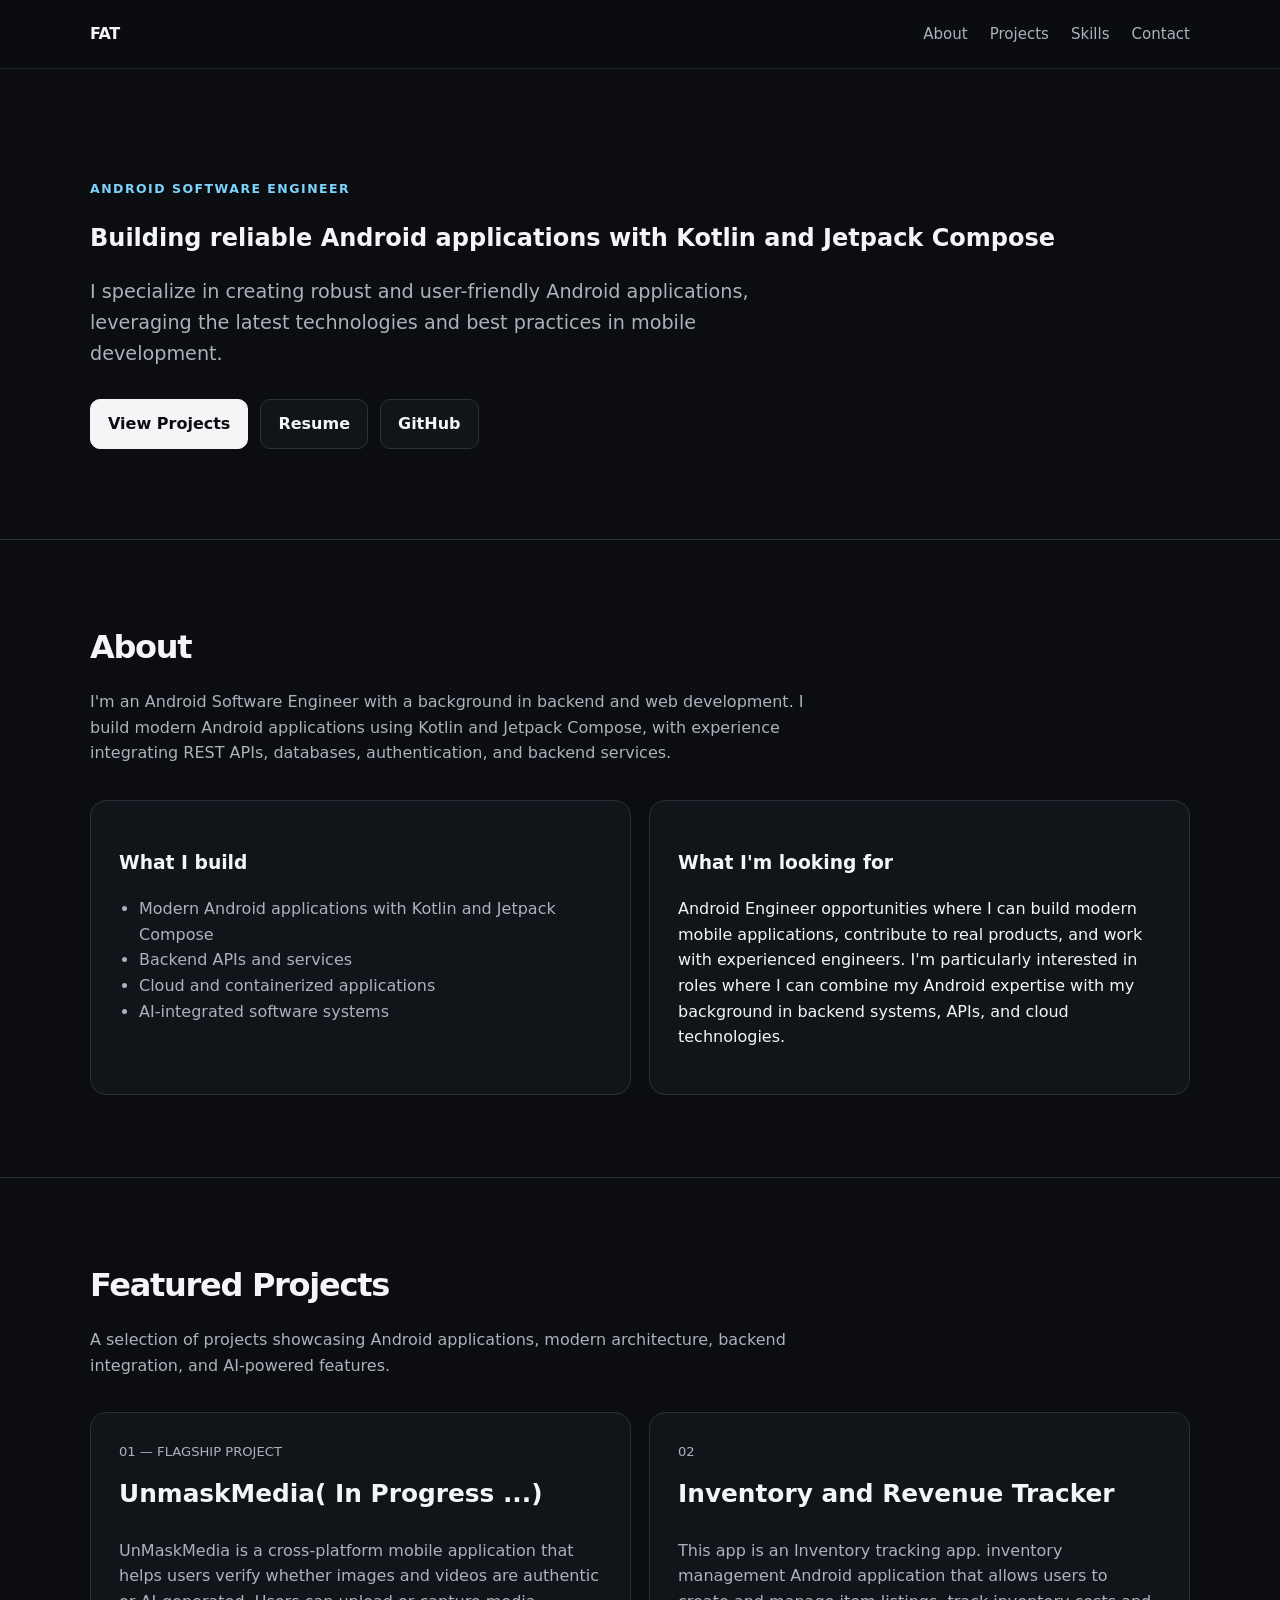
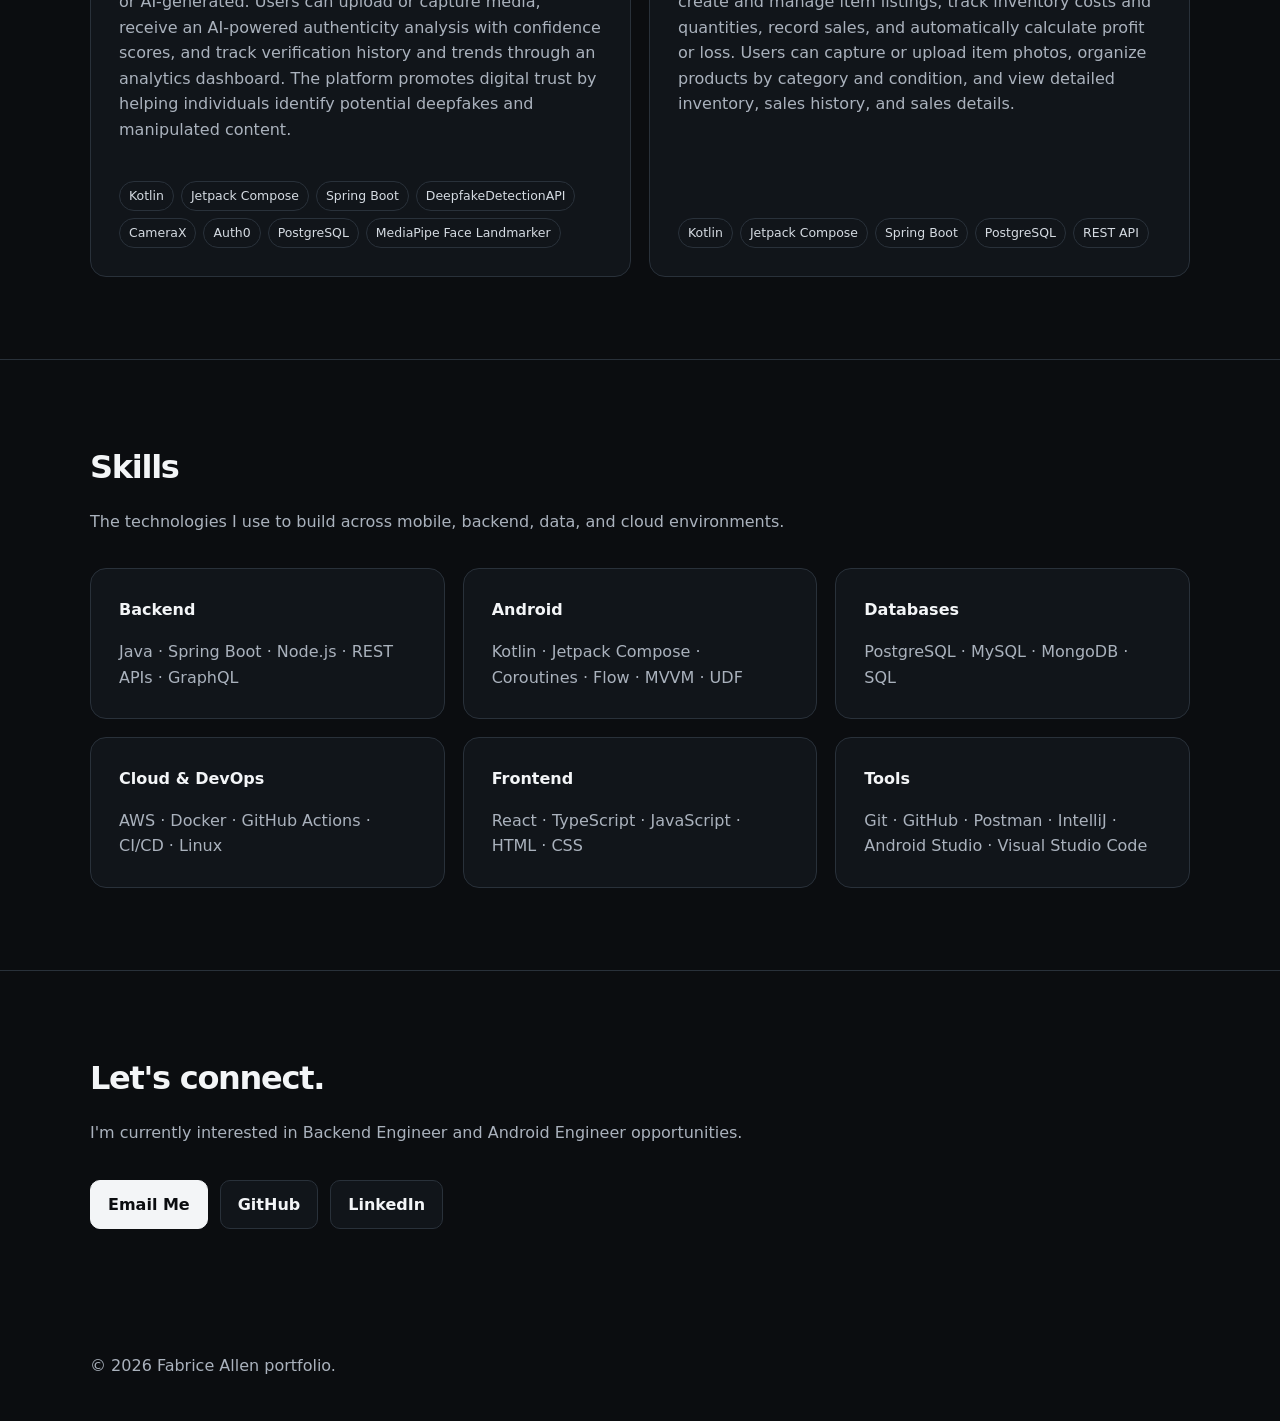
==== index.html @ fb96f9ae "changing content of thhe index.html" ====
<!DOCTYPE html>
<html lang="en">
<head>
  <meta charset="UTF-8" />
  <meta name="viewport" content="width=device-width, initial-scale=1.0" />
  <meta name="description" content="Fabrice Allen Tchouani — Backend & Android Software Engineer portfolio." />
  <title>Fabrice Allen | Backend & Android Engineer</title>
    <link rel="stylesheet" href="style.css">

</head>
<body>
  <nav>
    <div class="container nav-inner">
      <a class="logo" href="#top">FAT</a>
      <div class="nav-links">
        <a href="#about">About</a>
        <a href="#projects">Projects</a>
        <a href="#skills">Skills</a>
        <a href="#contact">Contact</a>
      </div>
    </div>
  </nav>

  <main id="top">
    <header class="hero">
      <div class="container">
        <div class="eyebrow">Android Software Engineer</div>
        <h2>Building reliable Android applications with Kotlin and Jetpack Compose</h2>
        <p>
          I specialize in creating robust and user-friendly Android applications, 
          leveraging the latest technologies and best practices in mobile development.
        </p>
        <div class="actions">
          <a class="button primary" href="#projects">View Projects</a>
          <a class="button" href="Back-End-Android.pdf" target="_blank">Resume</a>
          <a class="button" href="https://github.com/Faballen" target="_blank" rel="noreferrer">GitHub</a>
        </div>
      </div>
    </header>

    <section id="about">
      <div class="container">
        <h2 class="section-title">About</h2>
        <p class="section-intro">
          I'm an Android Software Engineer with a background in backend and web development. 
          I build modern Android applications using Kotlin and Jetpack Compose, 
          with experience integrating REST APIs, databases, authentication, and backend services.
        </p>
        <div class="grid split">
          <div class="card">
            <h3>What I build</h3>
            <ul>
              <li>Modern Android applications with Kotlin and Jetpack Compose</li>
              <li>Backend APIs and services</li>
              <li>Cloud and containerized applications</li>
              <li>AI-integrated software systems</li>
            </ul>
          </div>
          <div class="card">
            <h3>What I'm looking for</h3>
            <p>
              Android Engineer opportunities where I can build modern mobile applications, 
              contribute to real products, and work with experienced engineers.
              I'm particularly interested in roles where I can combine my Android expertise 
              with my background in backend systems, APIs, and cloud technologies.
            </p>
          </div>
        </div>
      </div>
    </section>

    <section id="projects">
      <div class="container">
        <h2 class="section-title">Featured Projects</h2>
        <p class="section-intro">
          A selection of projects showcasing Android applications, modern architecture, 
          backend integration, and AI-powered features.
        </p>

        <div class="grid projects">
          <article class="card project-card" onclick="window.location.href='unMaskMedia.html';" style="cursor: pointer;">
            <span class="project-number">01 — FLAGSHIP PROJECT</span>
            <h3>UnmaskMedia( In Progress ...)</h3>
            <p>
              UnMaskMedia is a cross-platform mobile application that helps users verify whether images and videos are authentic or AI-generated. 
              Users can upload or capture media, receive an AI-powered authenticity analysis with confidence scores, and 
              track verification history and trends through an analytics dashboard. 
              The platform promotes digital trust by helping individuals identify potential deepfakes and manipulated content.
            </p>
            <div class="tags">
              <span class="tag">Kotlin</span>
              <span class="tag">Jetpack Compose</span>
              <span class="tag">Spring Boot</span>
              <span class="tag">DeepfakeDetectionAPI</span>
              <span class="tag">CameraX</span>
              <span class="tag">Auth0</span>
              <span class="tag">PostgreSQL</span>
              <span class="tag">MediaPipe Face Landmarker</span>
            </div>
          </article>

          <article class="card project-card" onclick="window.location.href='inventory.html';" style="cursor: pointer;">
            <span class="project-number">02</span>
            <h3>Inventory and Revenue Tracker</h3>
            <p>
              This app is an Inventory tracking app. inventory management Android application that allows users to create and manage item listings, track inventory costs and quantities, record sales, and automatically calculate profit or loss. Users can capture or upload item photos, organize products by category and condition, and view detailed inventory, sales history, and sales details.
            </p>
            <div class="tags">
              <span class="tag">Kotlin</span>
              <span class="tag">Jetpack Compose</span>
              <span class="tag">Spring Boot</span>
              <span class="tag">PostgreSQL</span>
              <span class="tag">REST API</span>
            </div>
          </article>
        </div>
      </div>
    </section>

    <section id="skills">
      <div class="container">
        <h2 class="section-title">Skills</h2>
        <p class="section-intro">The technologies I use to build across mobile, backend, data, and cloud environments.</p>
        <div class="grid skills">
          <div class="card skill-group">
            <h3>Backend</h3>
            <p>Java · Spring Boot · Node.js · REST APIs · GraphQL</p>
          </div>
          <div class="card skill-group">
            <h3>Android</h3>
            <p>Kotlin · Jetpack Compose · Coroutines · Flow · MVVM · UDF</p>
          </div>
          <div class="card skill-group">
            <h3>Databases</h3>
            <p>PostgreSQL · MySQL · MongoDB · SQL</p>
          </div>
          <div class="card skill-group">
            <h3>Cloud & DevOps</h3>
            <p>AWS · Docker · GitHub Actions · CI/CD · Linux</p>
          </div>
          <div class="card skill-group">
            <h3>Frontend</h3>
            <p>React · TypeScript · JavaScript · HTML · CSS</p>
          </div>
          <div class="card skill-group">
            <h3>Tools</h3>
            <p>Git · GitHub · Postman · IntelliJ · Android Studio · Visual Studio Code</p>
          </div>
        </div>
      </div>
    </section>

    <section id="contact">
      <div class="container">
        <h2 class="section-title">Let's connect.</h2>
        <p class="section-intro">
          I'm currently interested in Backend Engineer and Android Engineer opportunities.
        </p>
        <div class="actions">
          <a class="button primary" href="mailto:your-email@example.com">Email Me</a>
          <a class="button" href="https://github.com/Faballen" target="_blank" rel="noreferrer">GitHub</a>
          <a class="button" href="#" onclick="alert('Replace with your LinkedIn URL.'); return false;">LinkedIn</a>
        </div>
      </div>
    </section>
  </main>

  <footer>
    <div class="container">© 2026 Fabrice Allen portfolio.</div>
  </footer>
</body>
</html>
---- style.css ----
:root {
      --bg: #0b0d10;
      --surface: #11151a;
      --surface-2: #171c22;
      --text: #f3f5f7;
      --muted: #aab2bd;
      --line: #29313a;
      --accent: #7dd3fc;
      --accent-2: #a7f3d0;
      --max: 1100px;
    }
    * { box-sizing: border-box; }
    html { scroll-behavior: smooth; }
    body {
      margin: 0;
      font-family: Inter, ui-sans-serif, system-ui, -apple-system, BlinkMacSystemFont, "Segoe UI", sans-serif;
      background: var(--bg);
      color: var(--text);
      line-height: 1.6;
    }
    a { color: inherit; text-decoration: none; }
    .container { width: min(var(--max), calc(100% - 40px)); margin: 0 auto; }
    nav {
      position: sticky;
      top: 0;
      z-index: 10;
      backdrop-filter: blur(14px);
      background: rgba(11, 13, 16, .82);
      border-bottom: 1px solid rgba(41,49,58,.7);
    }
    .nav-inner {
      min-height: 68px;
      display: flex;
      align-items: center;
      justify-content: space-between;
      gap: 24px;
    }
    .logo { font-weight: 800; letter-spacing: -.03em; }
    .nav-links { display: flex; gap: 22px; color: var(--muted); font-size: .94rem; }
    .nav-links a:hover { color: var(--text); }
    .hero { padding: 110px 0 90px; }
    .eyebrow {
      color: var(--accent);
      font-weight: 700;
      letter-spacing: .12em;
      text-transform: uppercase;
      font-size: .78rem;
    }
    h1 {
      max-width: 850px;
      font-size: clamp(3rem, 8vw, 6.8rem);
      line-height: .96;
      letter-spacing: -.065em;
      margin: 18px 0 28px;
    }
    .hero p {
      max-width: 720px;
      font-size: 1.2rem;
      color: var(--muted);
    }
    .actions { display: flex; flex-wrap: wrap; gap: 12px; margin-top: 30px; }
    .button {
      display: inline-flex;
      padding: 11px 17px;
      border: 1px solid var(--line);
      border-radius: 10px;
      background: var(--surface);
      font-weight: 700;
    }
    .button.primary { background: var(--text); color: var(--bg); border-color: var(--text); }
    .button:hover { transform: translateY(-1px); }
    section { padding: 82px 0; border-top: 1px solid var(--line); }
    .section-title { font-size: 2rem; letter-spacing: -.04em; margin: 0 0 12px; }
    .section-intro { color: var(--muted); max-width: 720px; margin-bottom: 34px; }
    .grid { display: grid; gap: 18px; }
    .projects { grid-template-columns: repeat(2, minmax(0, 1fr)); }
    .card {
      background: var(--surface);
      border: 1px solid var(--line);
      border-radius: 16px;
      padding: 28px;
    }
    .project-card { min-height: 280px; display: flex; flex-direction: column; }
    .project-number { color: var(--muted); font-size: .82rem; }
    .project-card h3 { font-size: 1.55rem; margin: 12px 0 8px; }
    .project-card p { color: var(--muted); }
    .tags { display: flex; flex-wrap: wrap; gap: 7px; margin-top: auto; padding-top: 22px; }
    .tag {
      border: 1px solid var(--line);
      color: #d5dbe2;
      border-radius: 999px;
      padding: 4px 9px;
      font-size: .78rem;
    }
    .split { grid-template-columns: 1fr 1fr; }
    .skills { grid-template-columns: repeat(3, 1fr); }
    .skill-group h3 { margin-top: 0; font-size: 1rem; }
    .skill-group p { color: var(--muted); margin-bottom: 0; }
    .architecture {
      background: #080a0d;
      border: 1px solid var(--line);
      border-radius: 16px;
      padding: 24px;
      overflow-x: auto;
    }
    .project-back {
      display: inline-flex;
      align-items: center;
      gap: 8px;
      color: var(--muted);
      font-weight: 700;
      margin-bottom: 18px;
      transition: color .2s ease, transform .2s ease;
    }
    .project-back span { font-size: 1.35rem; line-height: 1; }
    .project-back:hover,
    .project-back:focus-visible { color: var(--text); transform: translateX(-3px); }
    .project-back:focus-visible { outline: 2px solid var(--accent); outline-offset: 5px; border-radius: 4px; }
    pre { margin: 0; color: #dce5ee; font-family: "SFMono-Regular", Consolas, monospace; font-size: .9rem; line-height: 1.7; }
    .project-detail { margin-top: 40px; }
    .placeholder {
      min-height: 190px;
      border: 1px dashed #3a4652;
      border-radius: 14px;
      display: grid;
      place-items: center;
      color: var(--muted);
      text-align: center;
      padding: 20px;
    }
    ul { color: var(--muted); padding-left: 20px; }
    footer { padding: 42px 0; color: var(--muted); }
    @media (max-width: 800px) {
      .projects, .split, .skills { grid-template-columns: 1fr; }
      .nav-links { display: none; }
      .hero { padding-top: 80px; }
    }
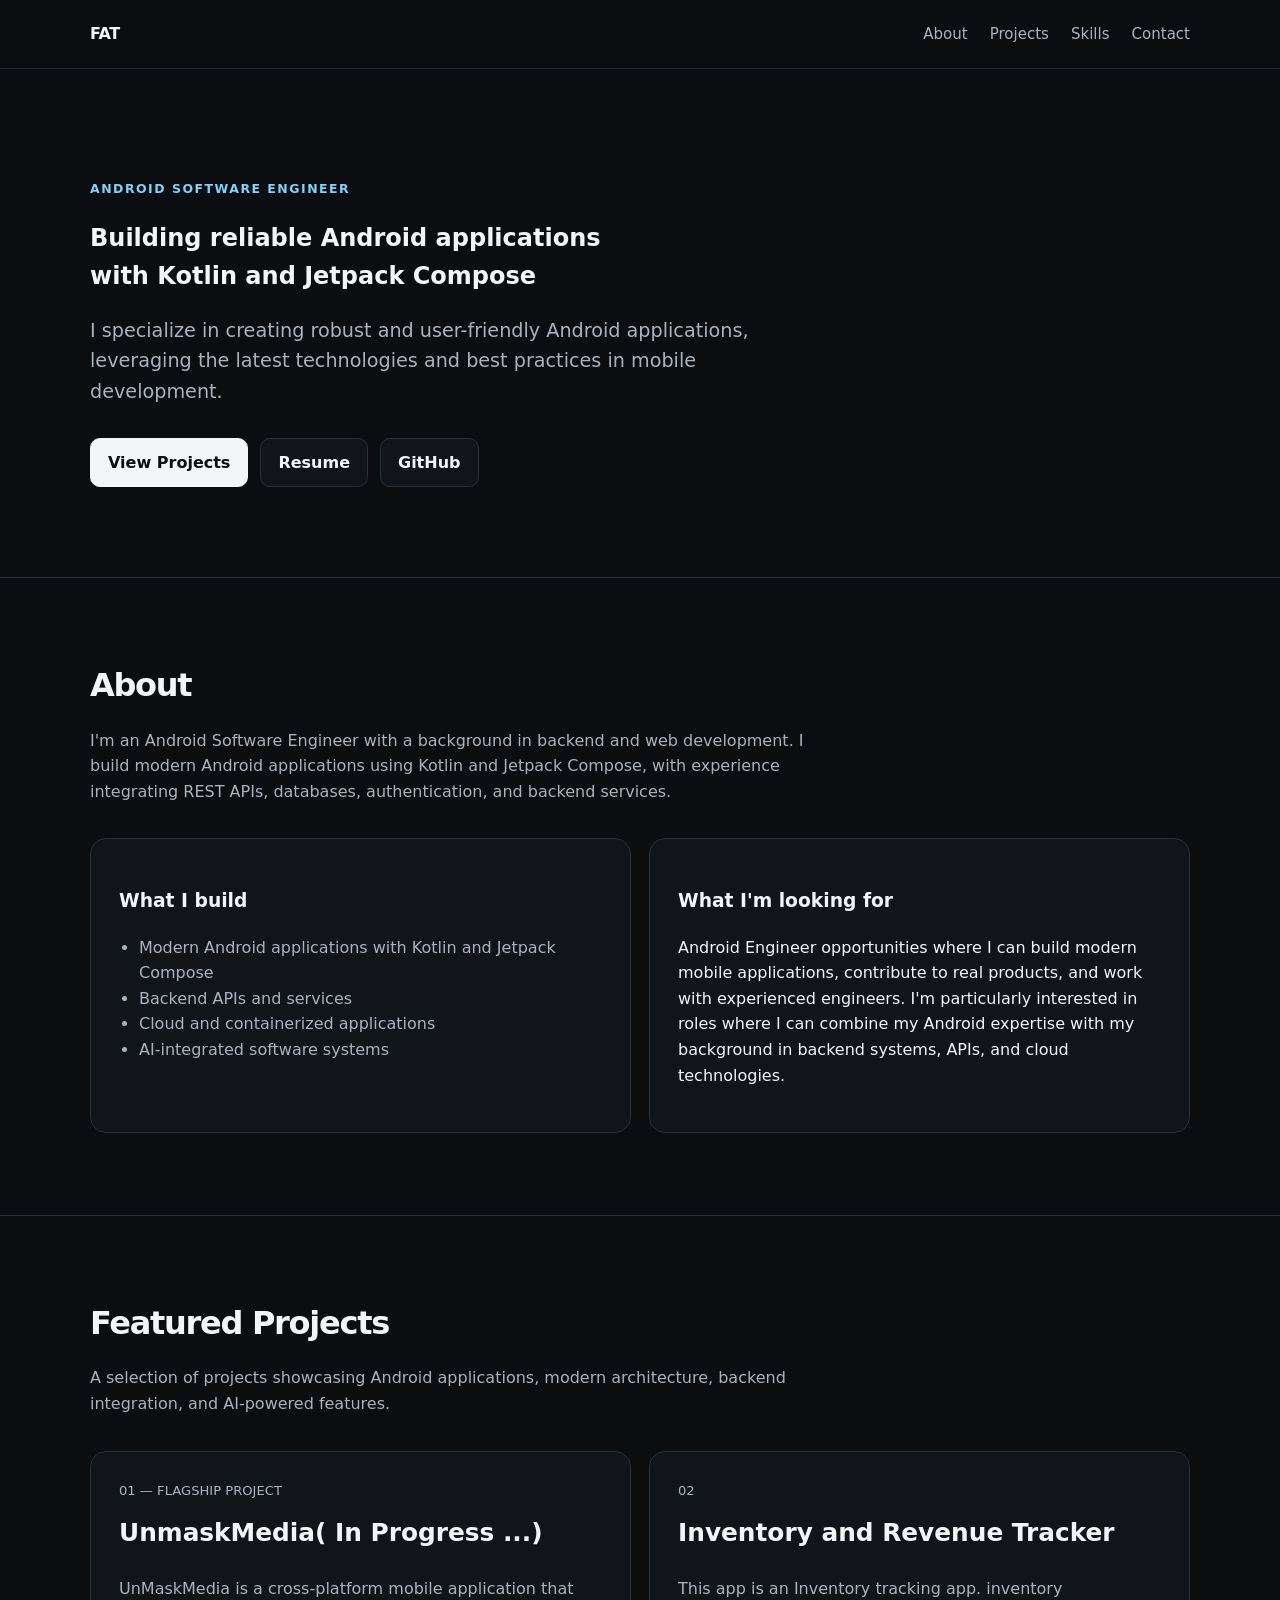
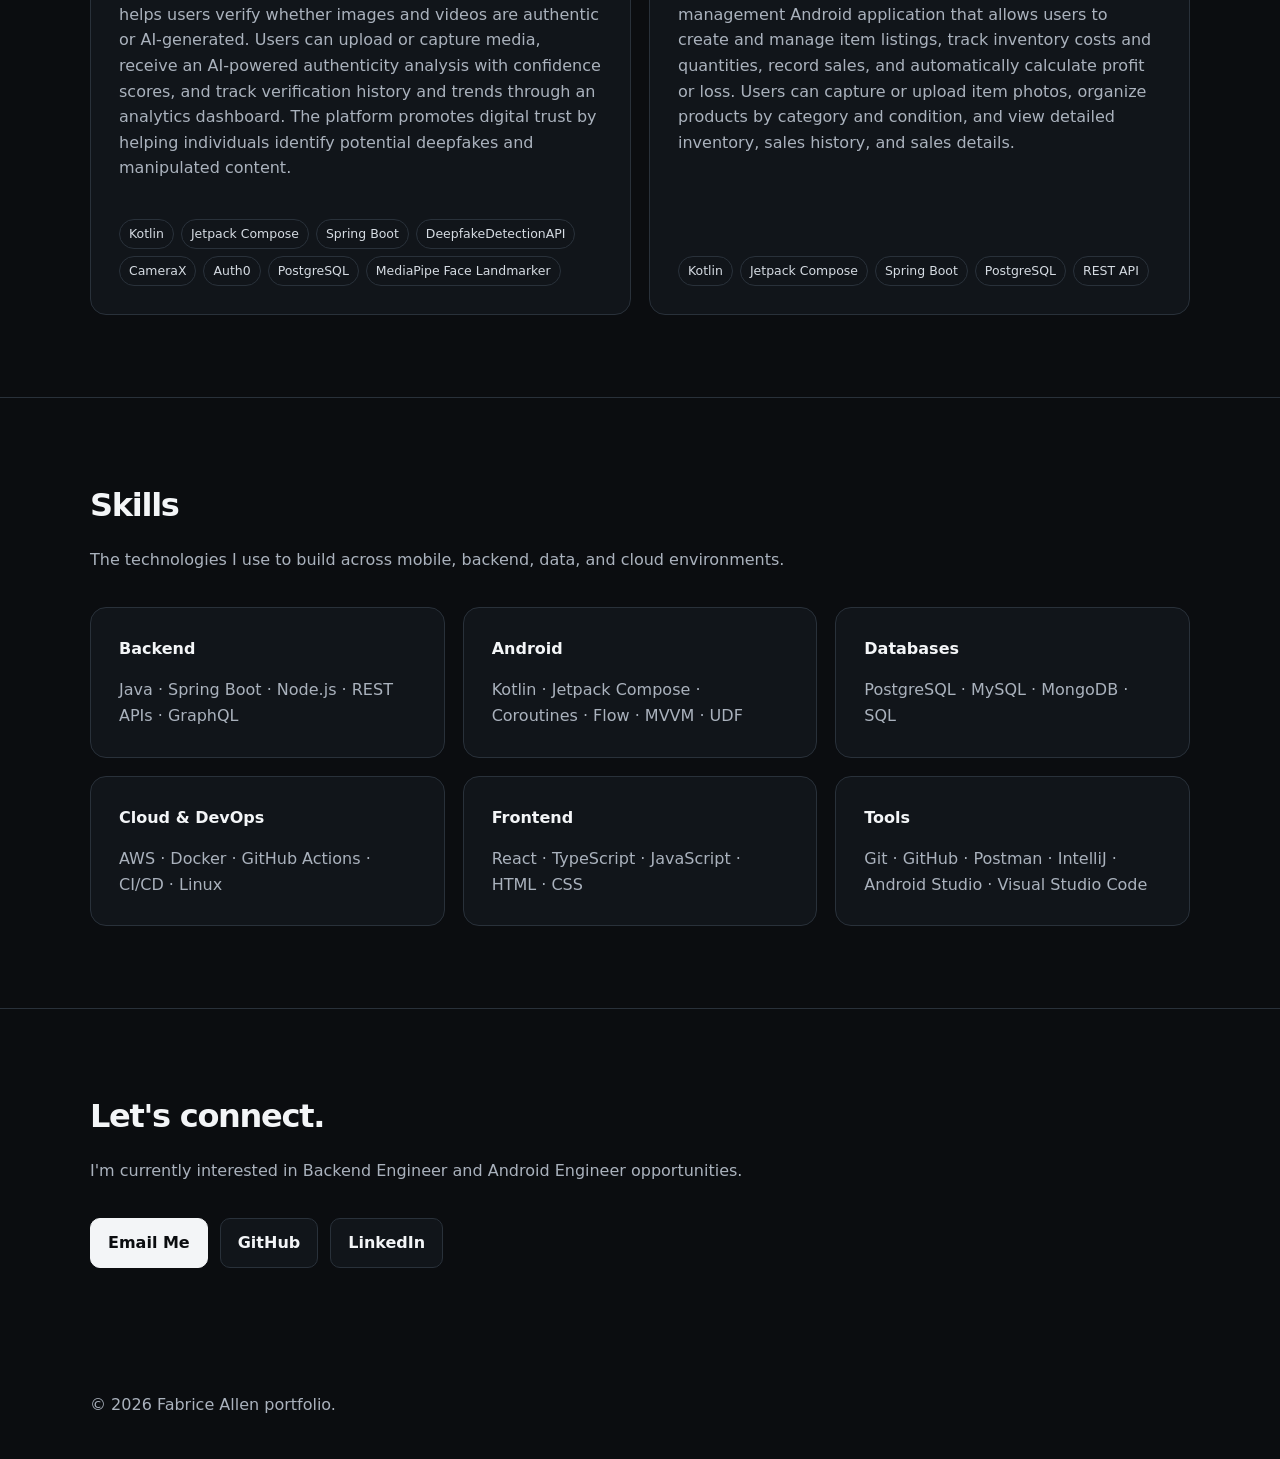
==== commit e9ce8f3e: "changing content of thhe index.html" ====
--- a/index.html
+++ b/index.html
@@ -25,7 +25,7 @@
     <header class="hero">
       <div class="container">
         <div class="eyebrow">Android Software Engineer</div>
-        <h2>Building reliable Android applications with Kotlin and Jetpack Compose</h2>
+        <h2>Building reliable Android applications<br>with Kotlin and Jetpack Compose</h2>
         <p>
           I specialize in creating robust and user-friendly Android applications, 
           leveraging the latest technologies and best practices in mobile development.
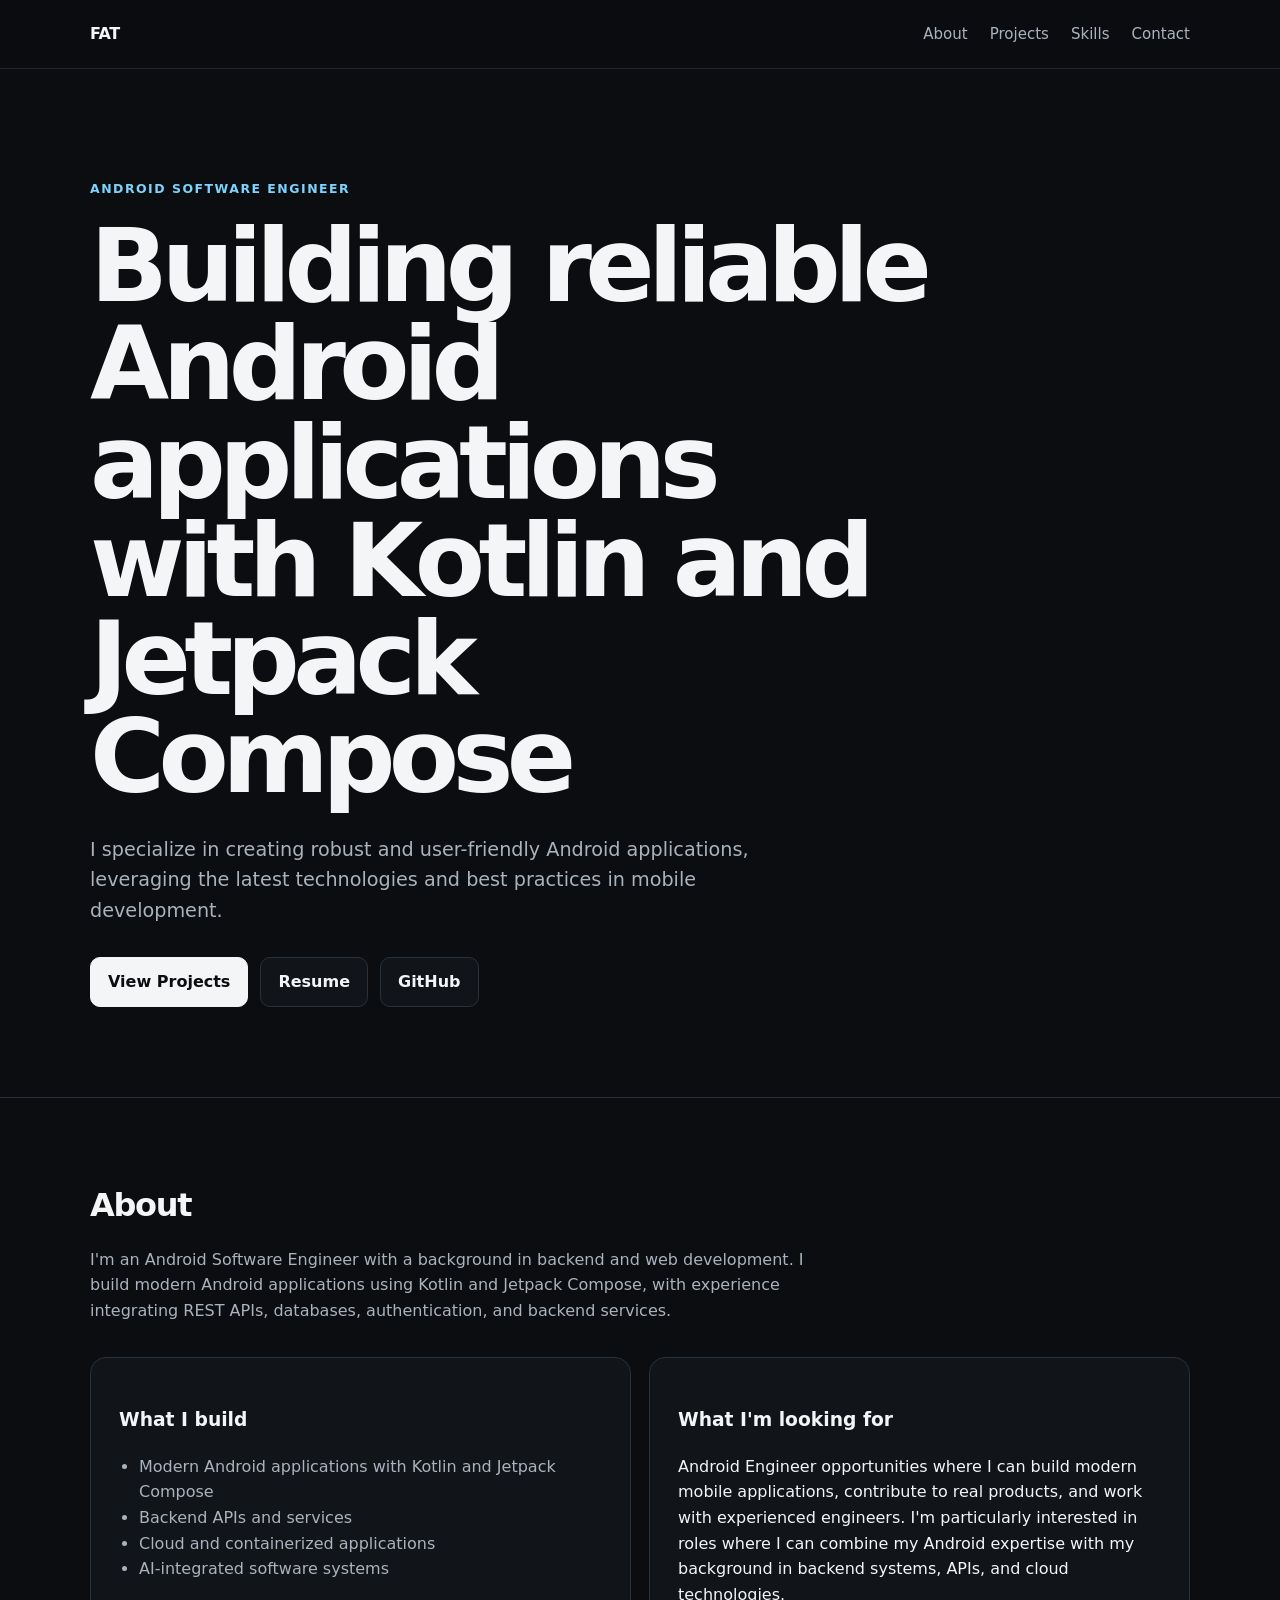
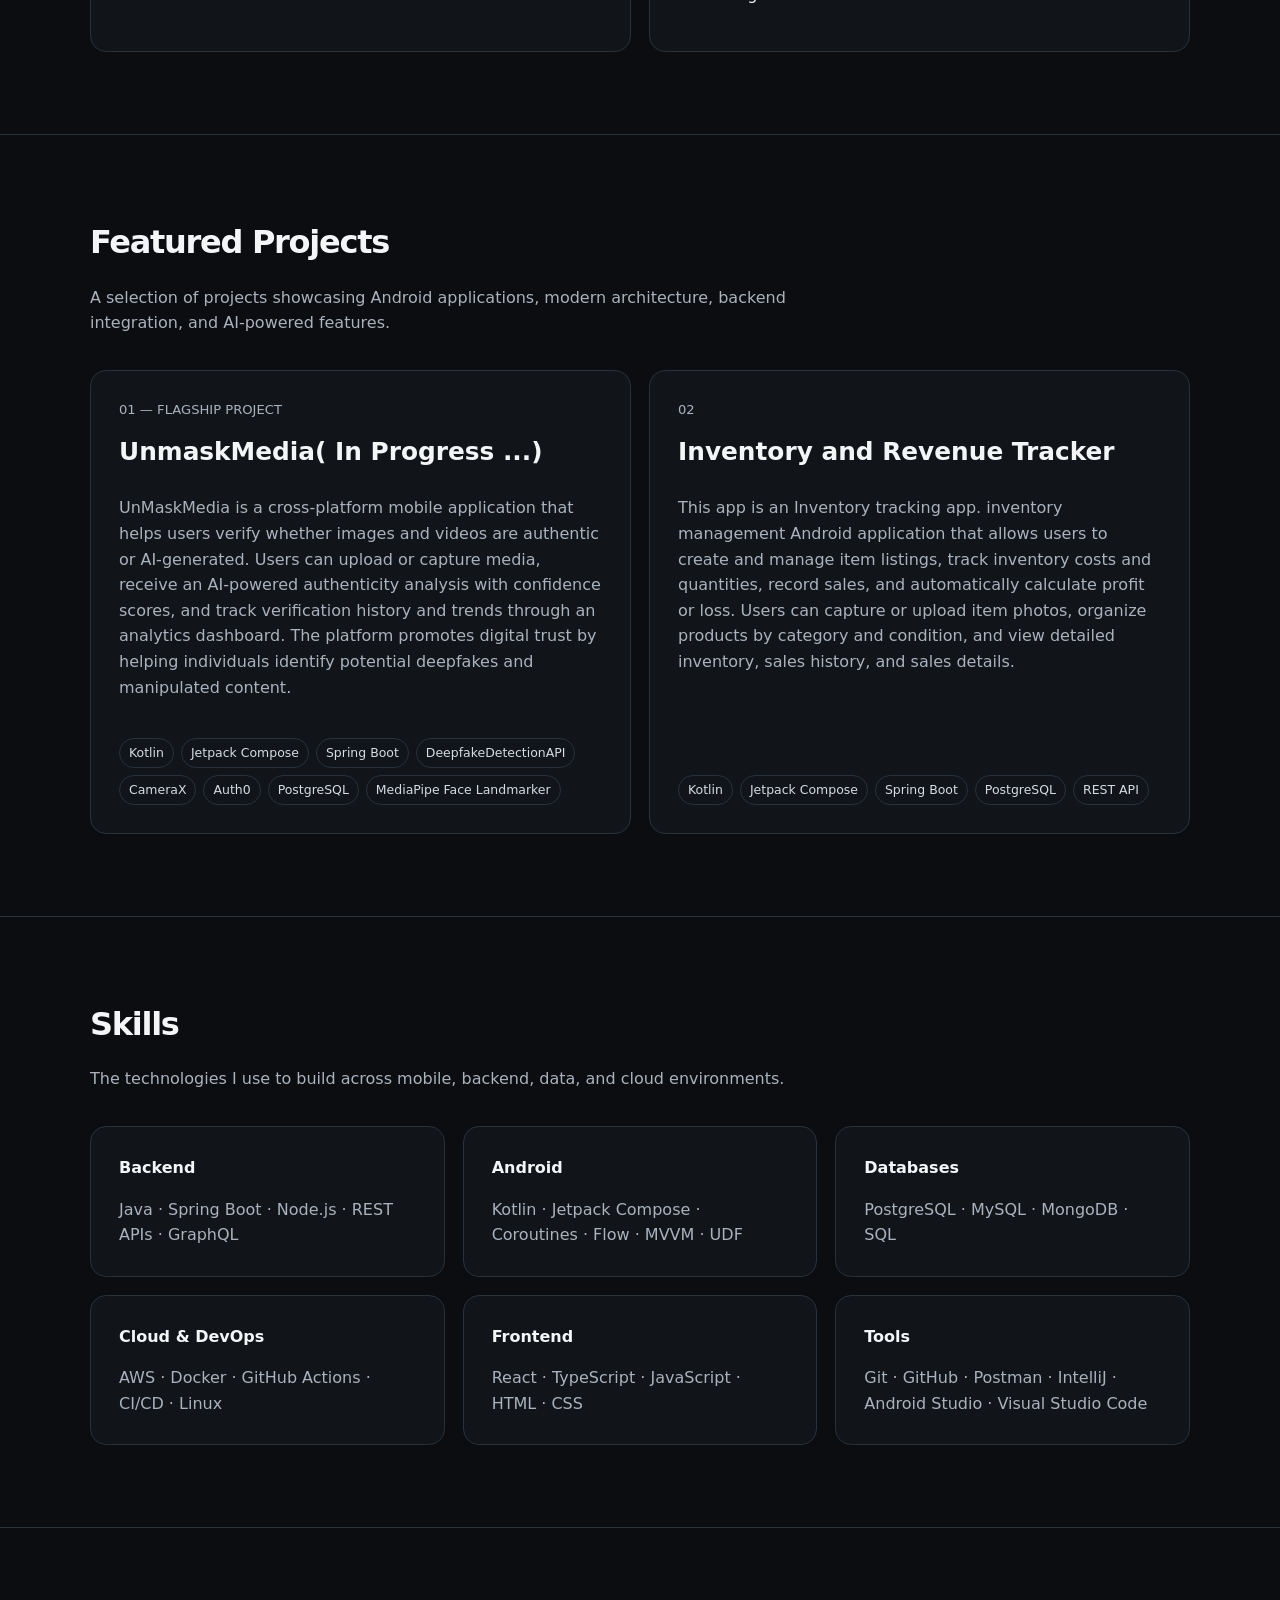
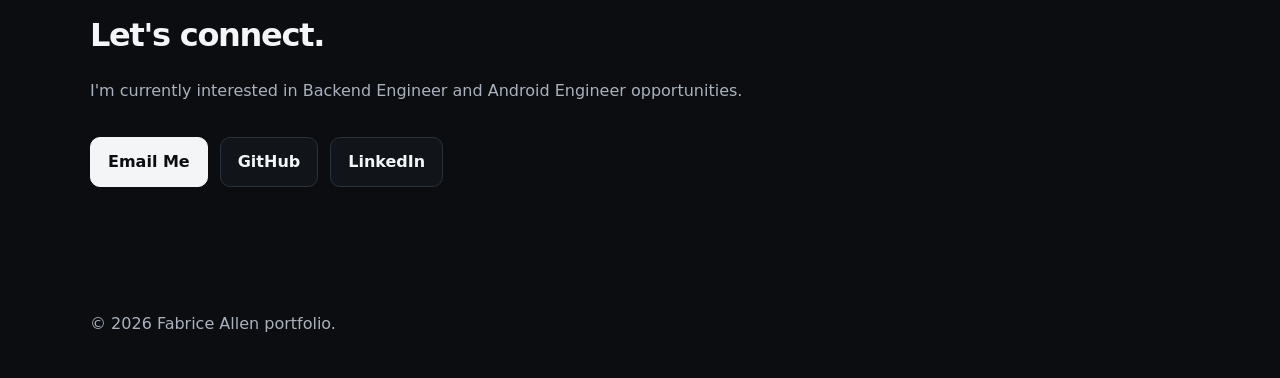
==== commit dc6e55ea: "changing content of thhe index.html" ====
--- a/index.html
+++ b/index.html
@@ -25,7 +25,7 @@
     <header class="hero">
       <div class="container">
         <div class="eyebrow">Android Software Engineer</div>
-        <h2>Building reliable Android applications<br>with Kotlin and Jetpack Compose</h2>
+        <h1>Building reliable Android applications<br>with Kotlin and Jetpack Compose</h1>
         <p>
           I specialize in creating robust and user-friendly Android applications, 
           leveraging the latest technologies and best practices in mobile development.
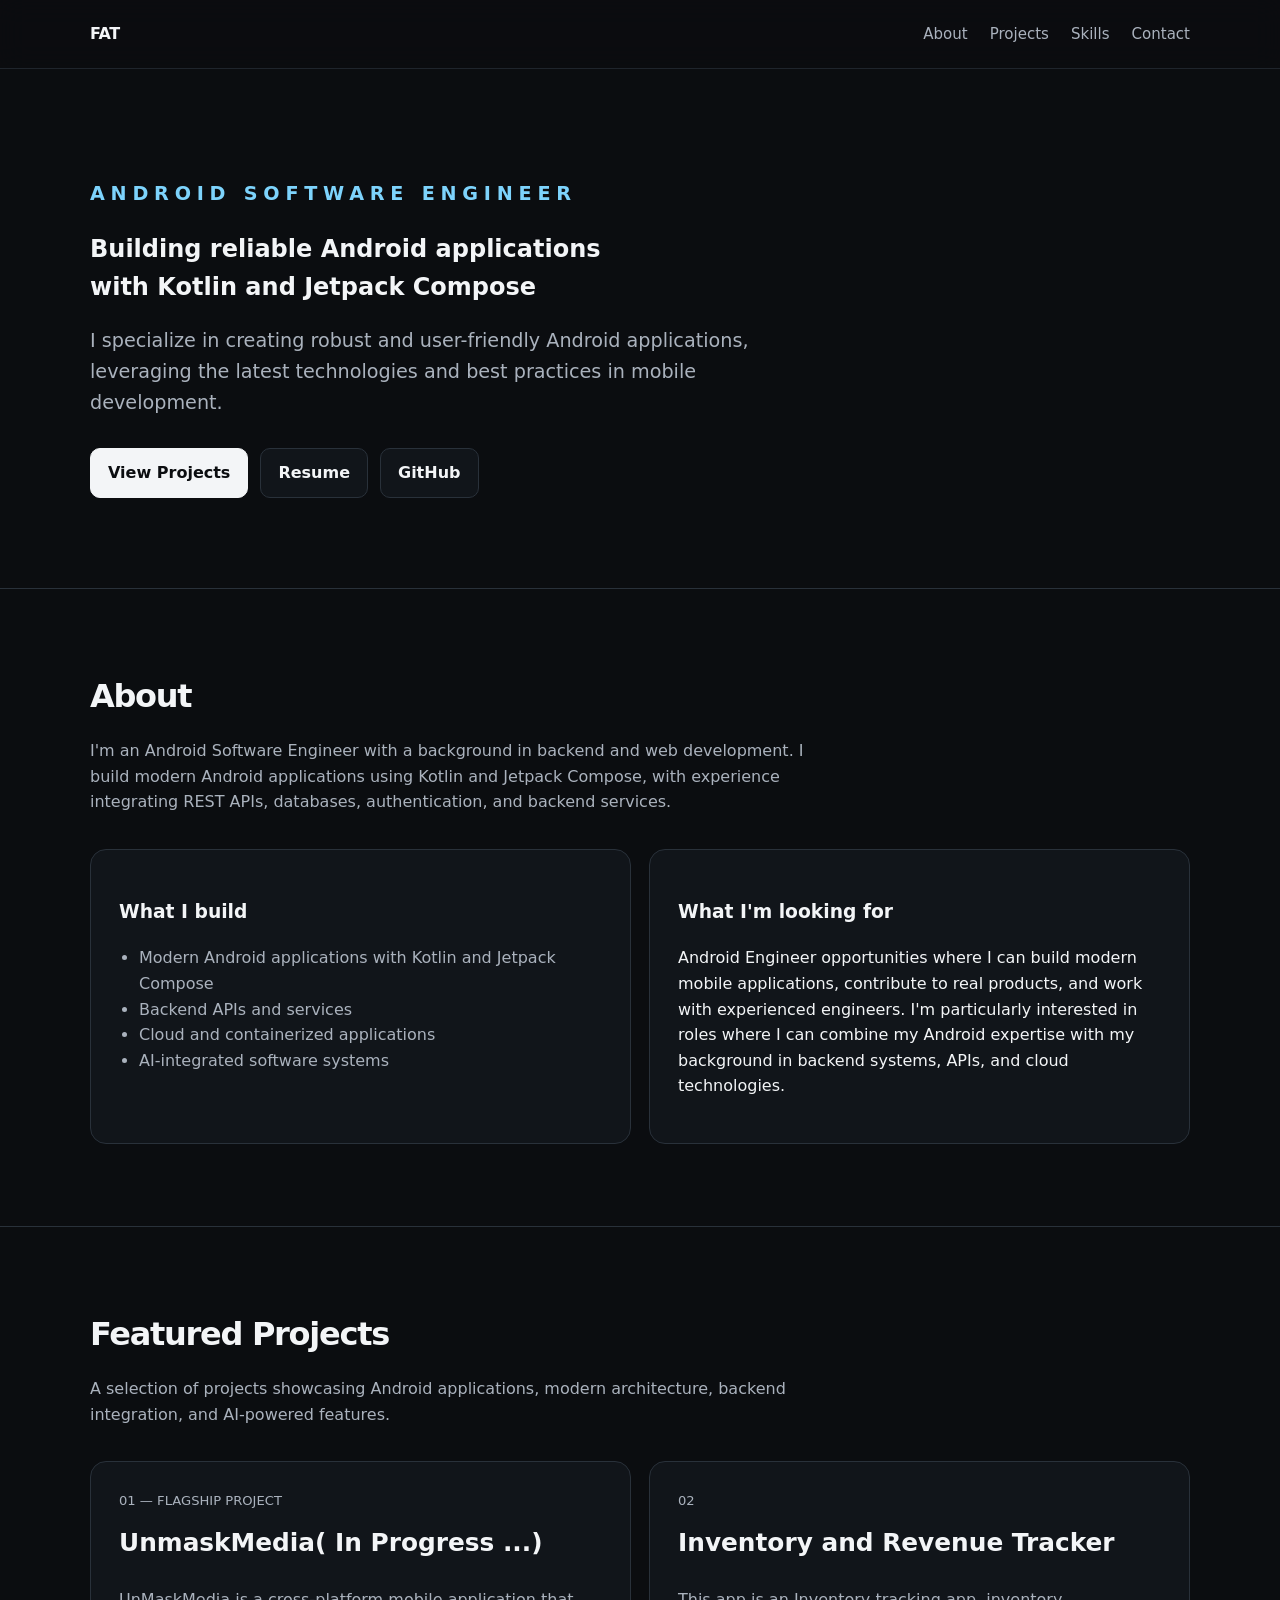
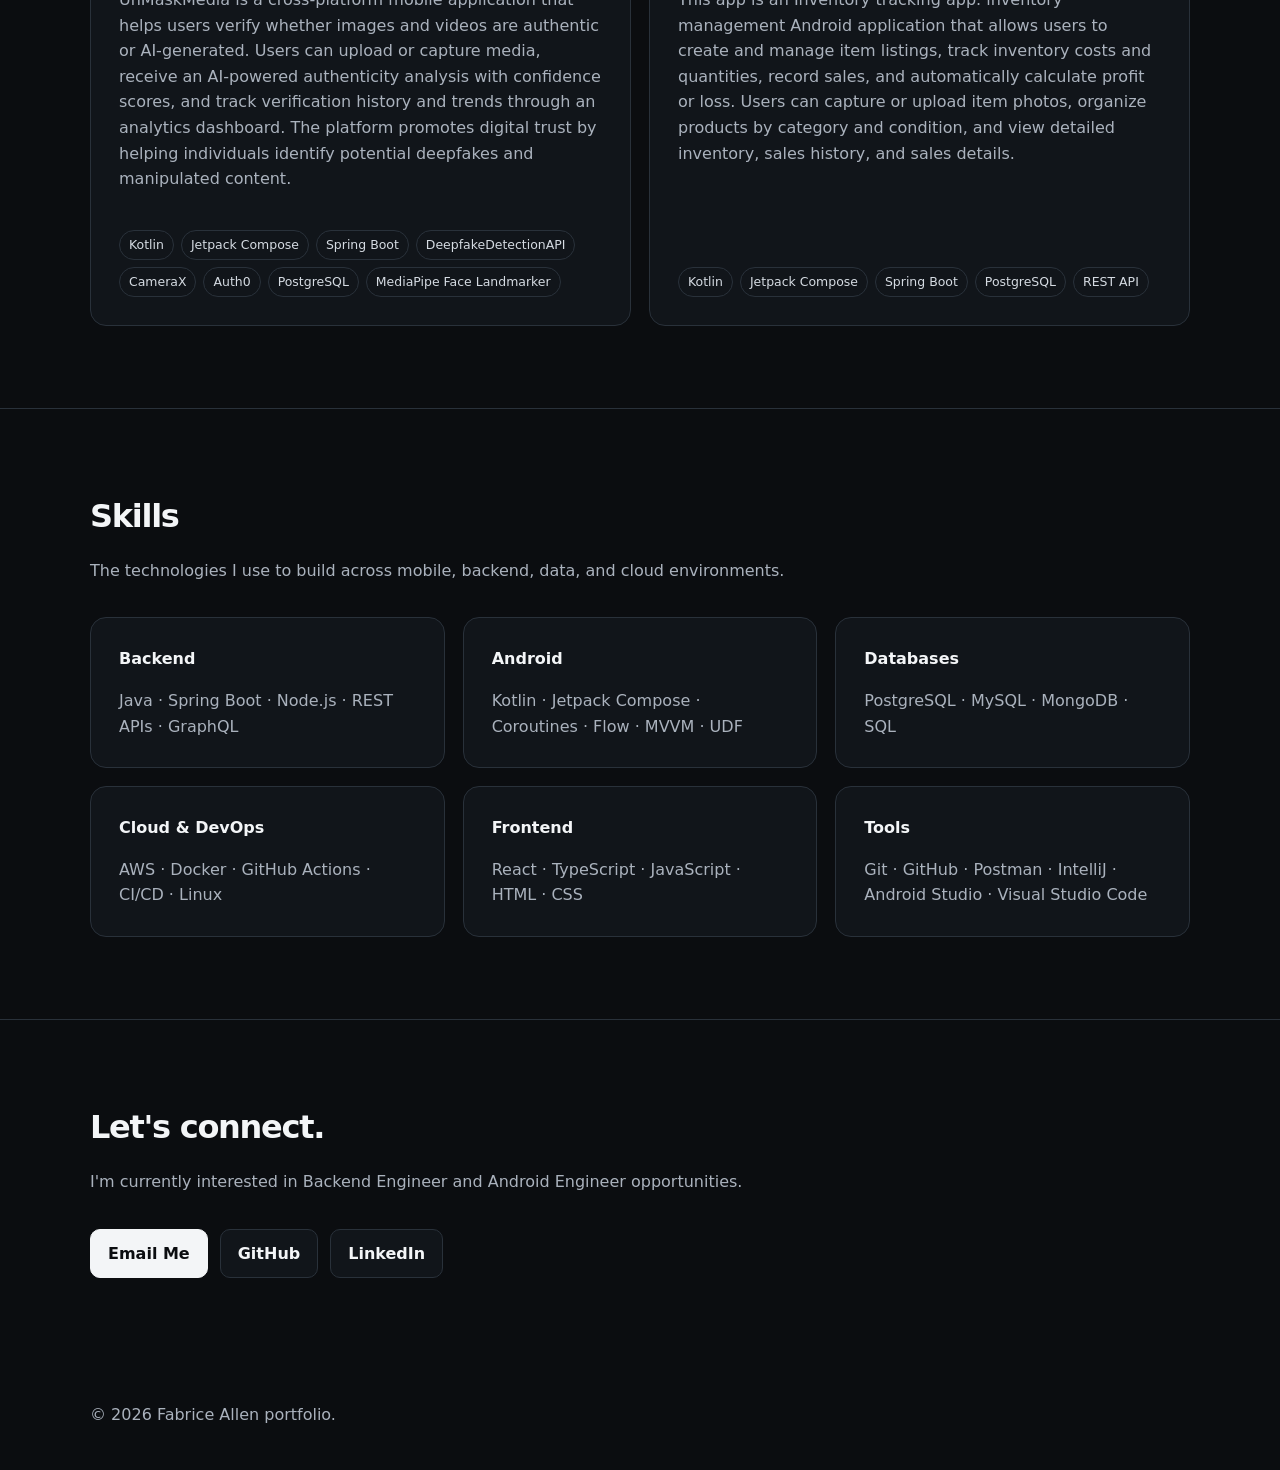
==== commit 9927147f: "changing content of thhe index.html" ====
--- a/index.html
+++ b/index.html
@@ -4,7 +4,7 @@
   <meta charset="UTF-8" />
   <meta name="viewport" content="width=device-width, initial-scale=1.0" />
   <meta name="description" content="Fabrice Allen Tchouani — Backend & Android Software Engineer portfolio." />
-  <title>Fabrice Allen | Backend & Android Engineer</title>
+  <title>Fab | Android Engineer</title>
     <link rel="stylesheet" href="style.css">
 
 </head>
@@ -25,7 +25,7 @@
     <header class="hero">
       <div class="container">
         <div class="eyebrow">Android Software Engineer</div>
-        <h1>Building reliable Android applications<br>with Kotlin and Jetpack Compose</h1>
+        <h2>Building reliable Android applications<br>with Kotlin and Jetpack Compose</h2>
         <p>
           I specialize in creating robust and user-friendly Android applications, 
           leveraging the latest technologies and best practices in mobile development.
--- a/style.css
+++ b/style.css
@@ -43,9 +43,9 @@
     .eyebrow {
       color: var(--accent);
       font-weight: 700;
-      letter-spacing: .12em;
+      letter-spacing: .30em;
       text-transform: uppercase;
-      font-size: .78rem;
+      font-size: 1.2rem;
     }
     h1 {
       max-width: 850px;
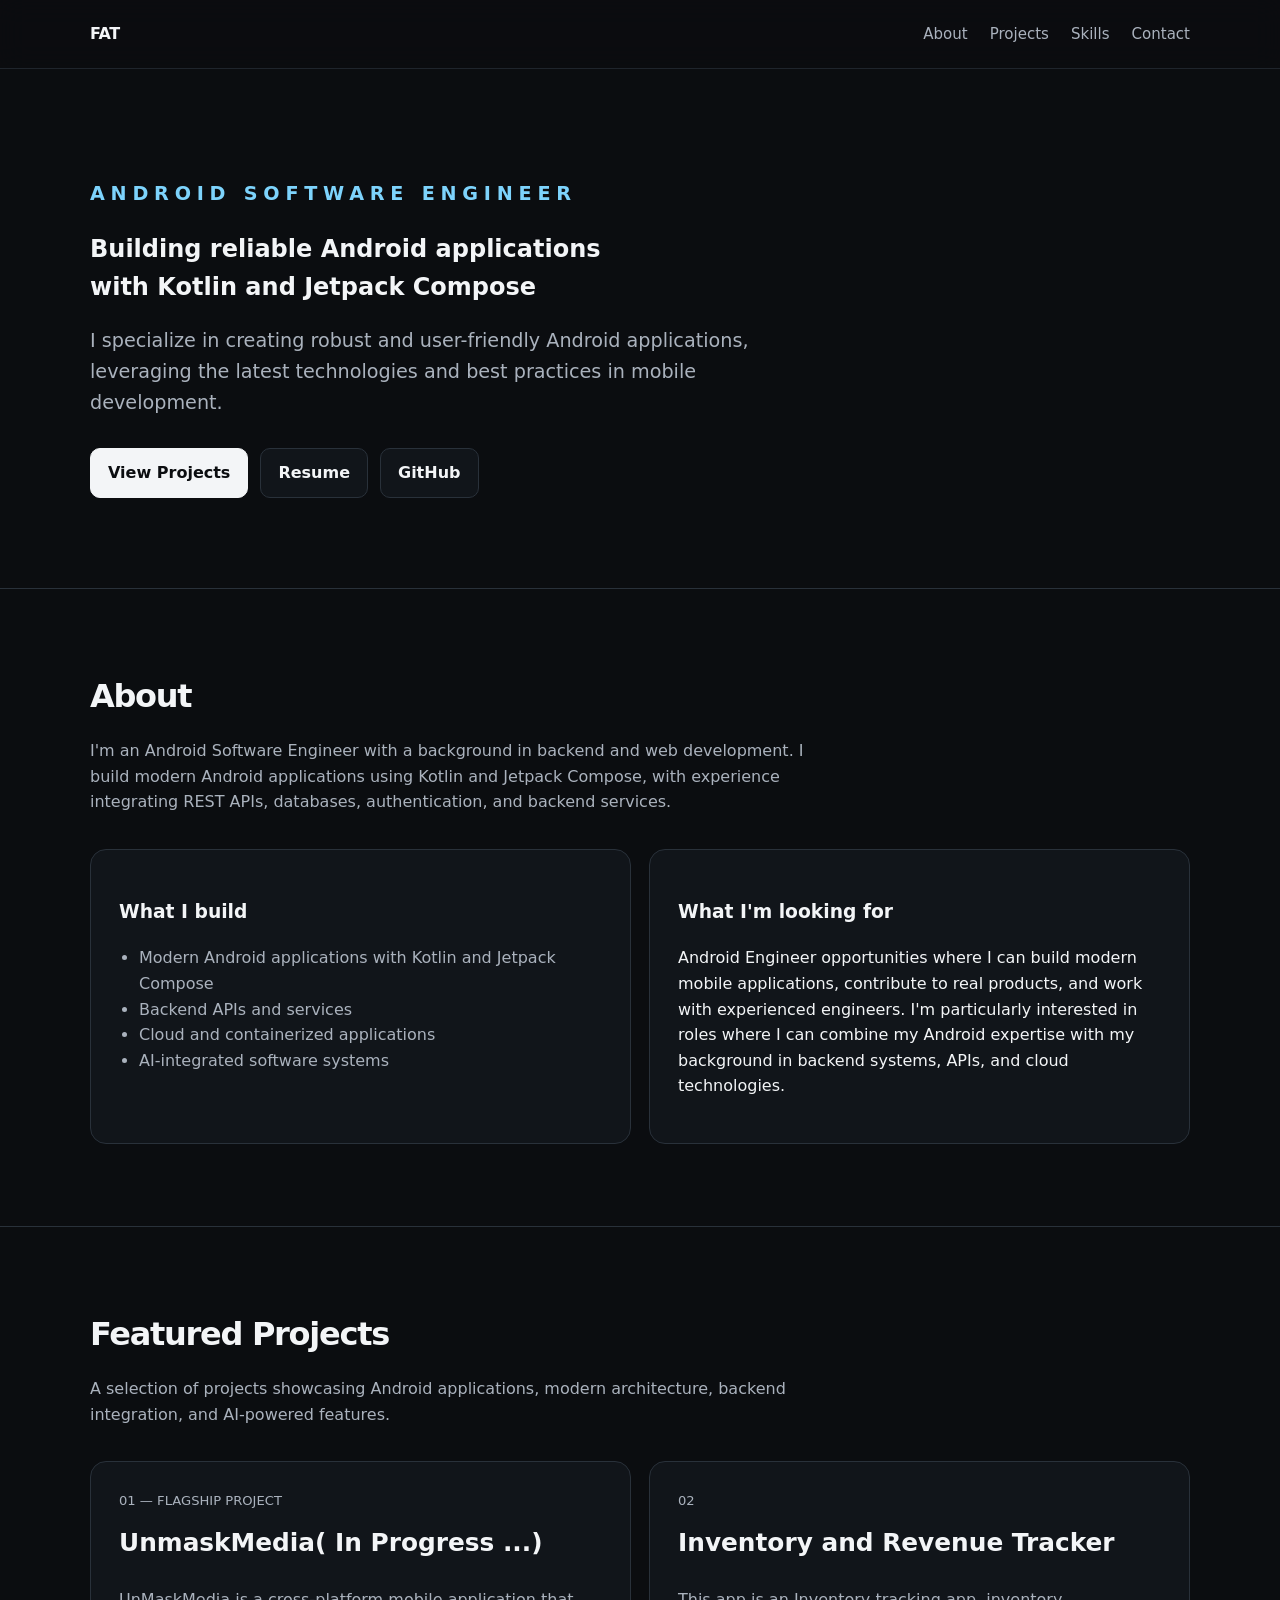
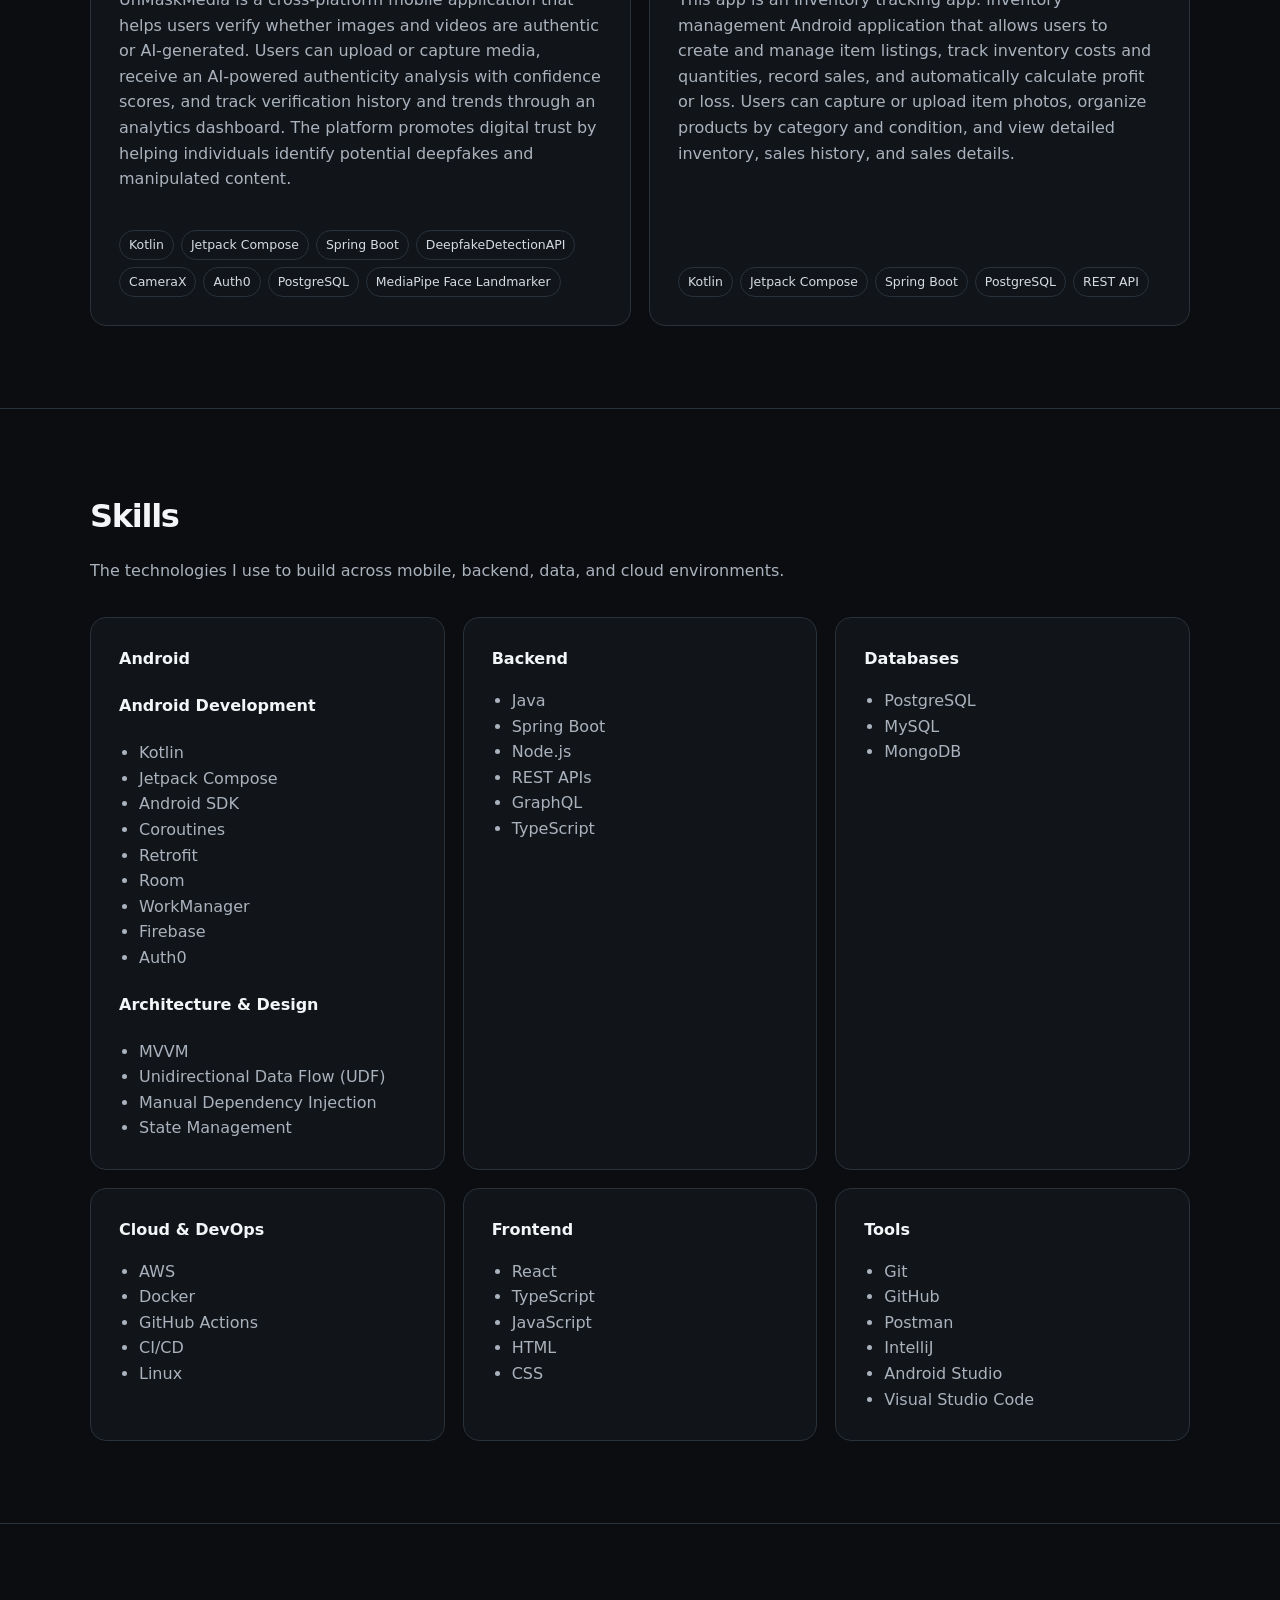
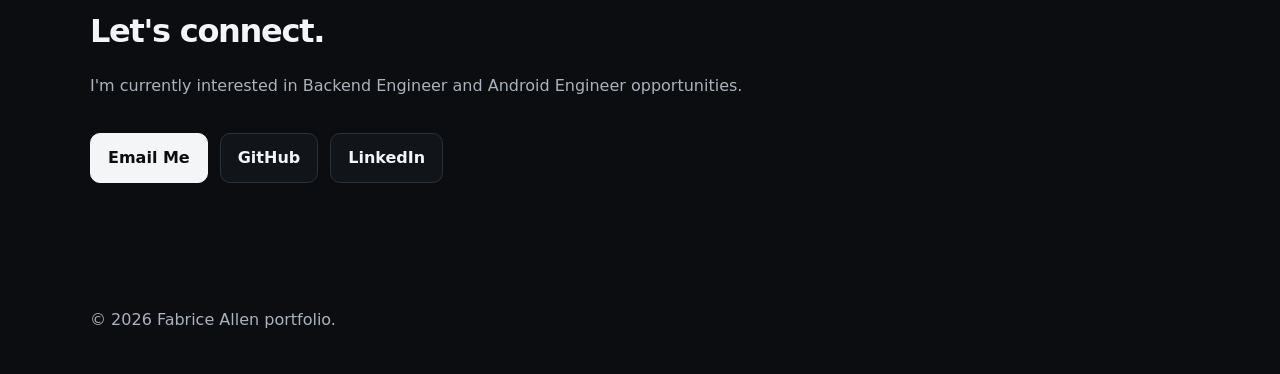
==== commit 73a564d7: "changing content in index.html" ====
--- a/index.html
+++ b/index.html
@@ -123,28 +123,76 @@
         <p class="section-intro">The technologies I use to build across mobile, backend, data, and cloud environments.</p>
         <div class="grid skills">
           <div class="card skill-group">
+            <h3>Android</h3>
+            <h4>Android Development</h4>
+            <ul style="margin: 8px 0 16px; padding-left: 20px;">
+              <li>Kotlin</li>
+              <li>Jetpack Compose</li>
+              <li>Android SDK</li>
+              <li>Coroutines</li>
+              <li>Retrofit</li>
+              <li>Room</li>
+              <li>WorkManager</li>
+              <li>Firebase</li>
+              <li>Auth0</li>
+            </ul>
+            <h4>Architecture & Design</h4>
+            <ul style="margin: 8px 0 0; padding-left: 20px;">
+              <li>MVVM</li>
+              <li>Unidirectional Data Flow (UDF)</li>
+              <li>Manual Dependency Injection</li>
+              <li>State Management</li>
+            </ul>
+          </div>
+          <div class="card skill-group">
             <h3>Backend</h3>
-            <p>Java · Spring Boot · Node.js · REST APIs · GraphQL</p>
-          </div>
-          <div class="card skill-group">
-            <h3>Android</h3>
-            <p>Kotlin · Jetpack Compose · Coroutines · Flow · MVVM · UDF</p>
+            <ul style="margin: 8px 0 0; padding-left: 20px;">
+              <li>Java</li>
+              <li>Spring Boot</li>
+              <li>Node.js</li>
+              <li>REST APIs</li>
+              <li>GraphQL</li>
+               <li>TypeScript</li>
+            </ul>
           </div>
           <div class="card skill-group">
             <h3>Databases</h3>
-            <p>PostgreSQL · MySQL · MongoDB · SQL</p>
+            <ul style="margin: 8px 0 0; padding-left: 20px;">
+              <li>PostgreSQL</li>
+              <li>MySQL</li>
+              <li>MongoDB</li>
+            </ul>
           </div>
           <div class="card skill-group">
             <h3>Cloud & DevOps</h3>
-            <p>AWS · Docker · GitHub Actions · CI/CD · Linux</p>
+            <ul style="margin: 8px 0 0; padding-left: 20px;">
+              <li>AWS</li>
+              <li>Docker</li>
+              <li>GitHub Actions</li>
+              <li>CI/CD</li>
+              <li>Linux</li>
+            </ul>
           </div>
           <div class="card skill-group">
             <h3>Frontend</h3>
-            <p>React · TypeScript · JavaScript · HTML · CSS</p>
+            <ul style="margin: 8px 0 0; padding-left: 20px;">
+              <li>React</li>
+              <li>TypeScript</li>
+              <li>JavaScript</li>
+              <li>HTML</li>
+              <li>CSS</li>
+            </ul>
           </div>
           <div class="card skill-group">
             <h3>Tools</h3>
-            <p>Git · GitHub · Postman · IntelliJ · Android Studio · Visual Studio Code</p>
+            <ul style="margin: 8px 0 0; padding-left: 20px;">
+              <li>Git</li>
+              <li>GitHub</li>
+              <li>Postman</li>
+              <li>IntelliJ</li>
+              <li>Android Studio</li>
+              <li>Visual Studio Code</li>
+            </ul>
           </div>
         </div>
       </div>
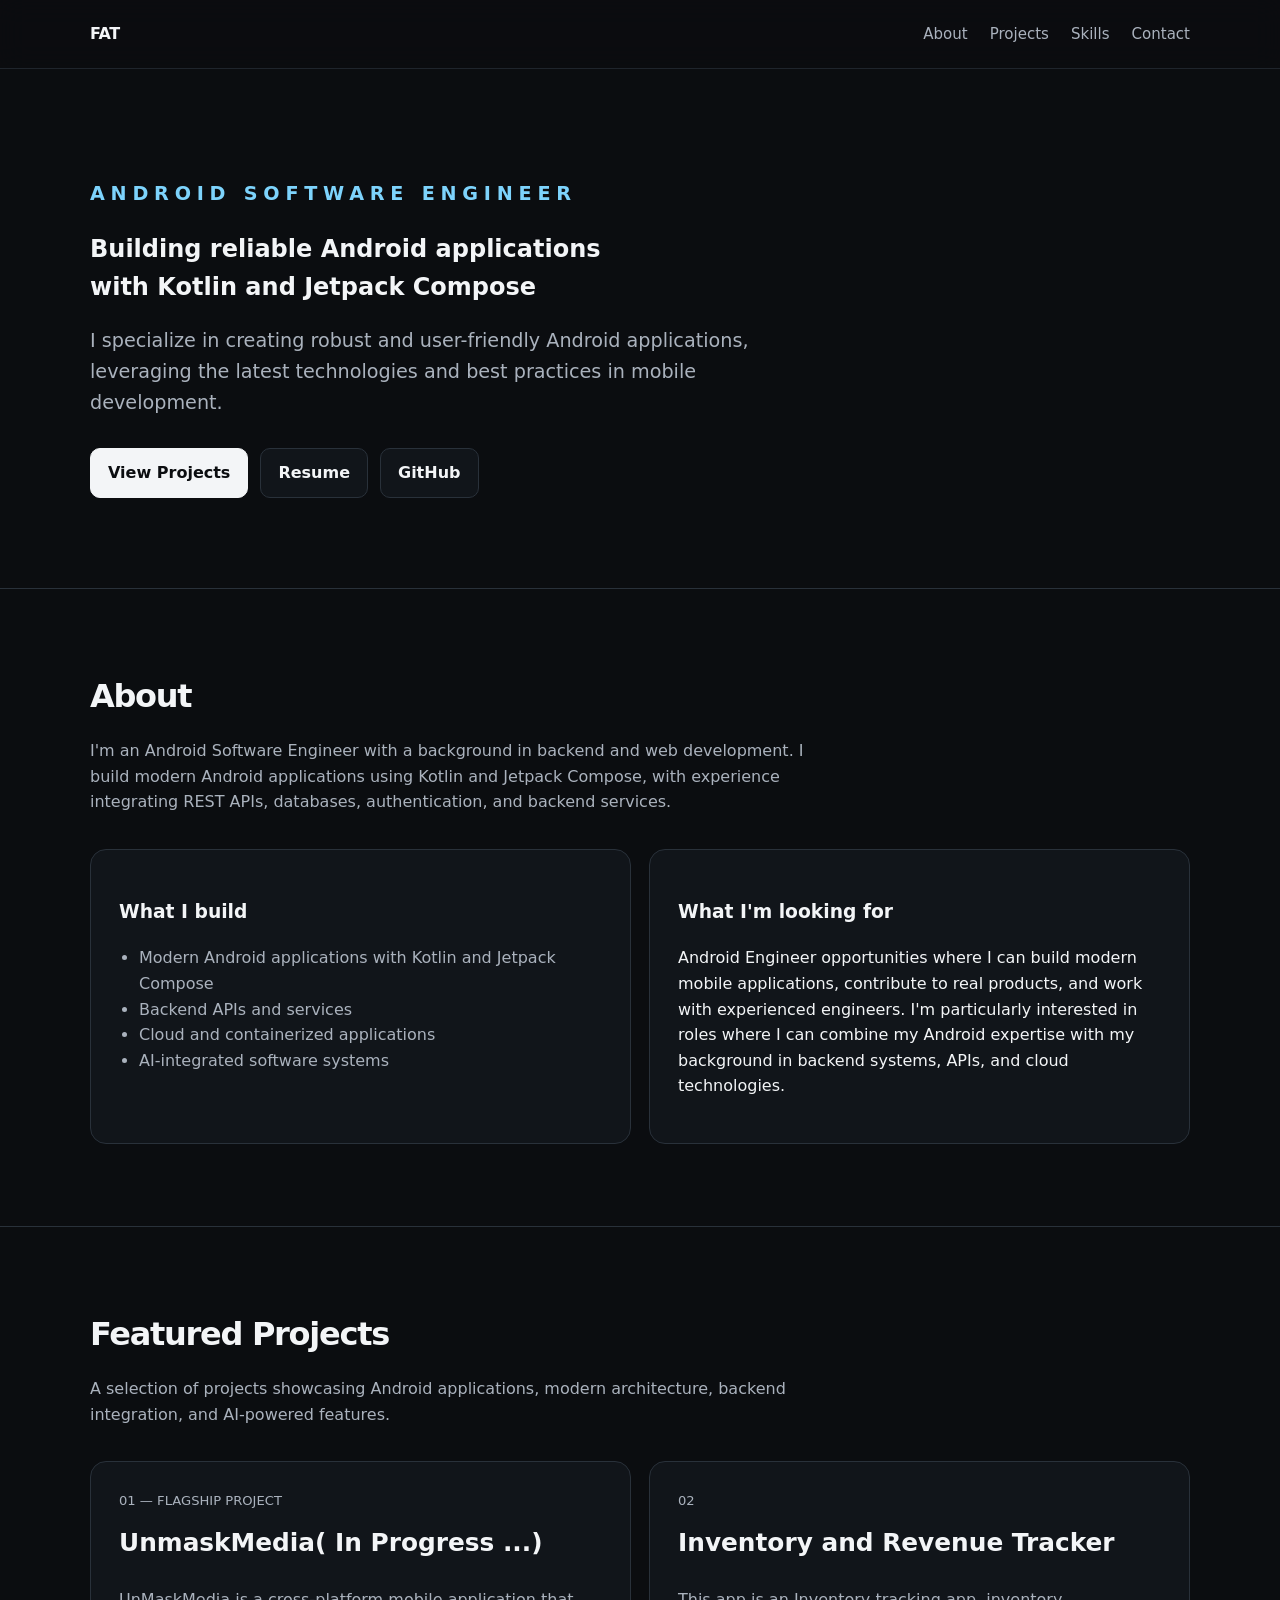
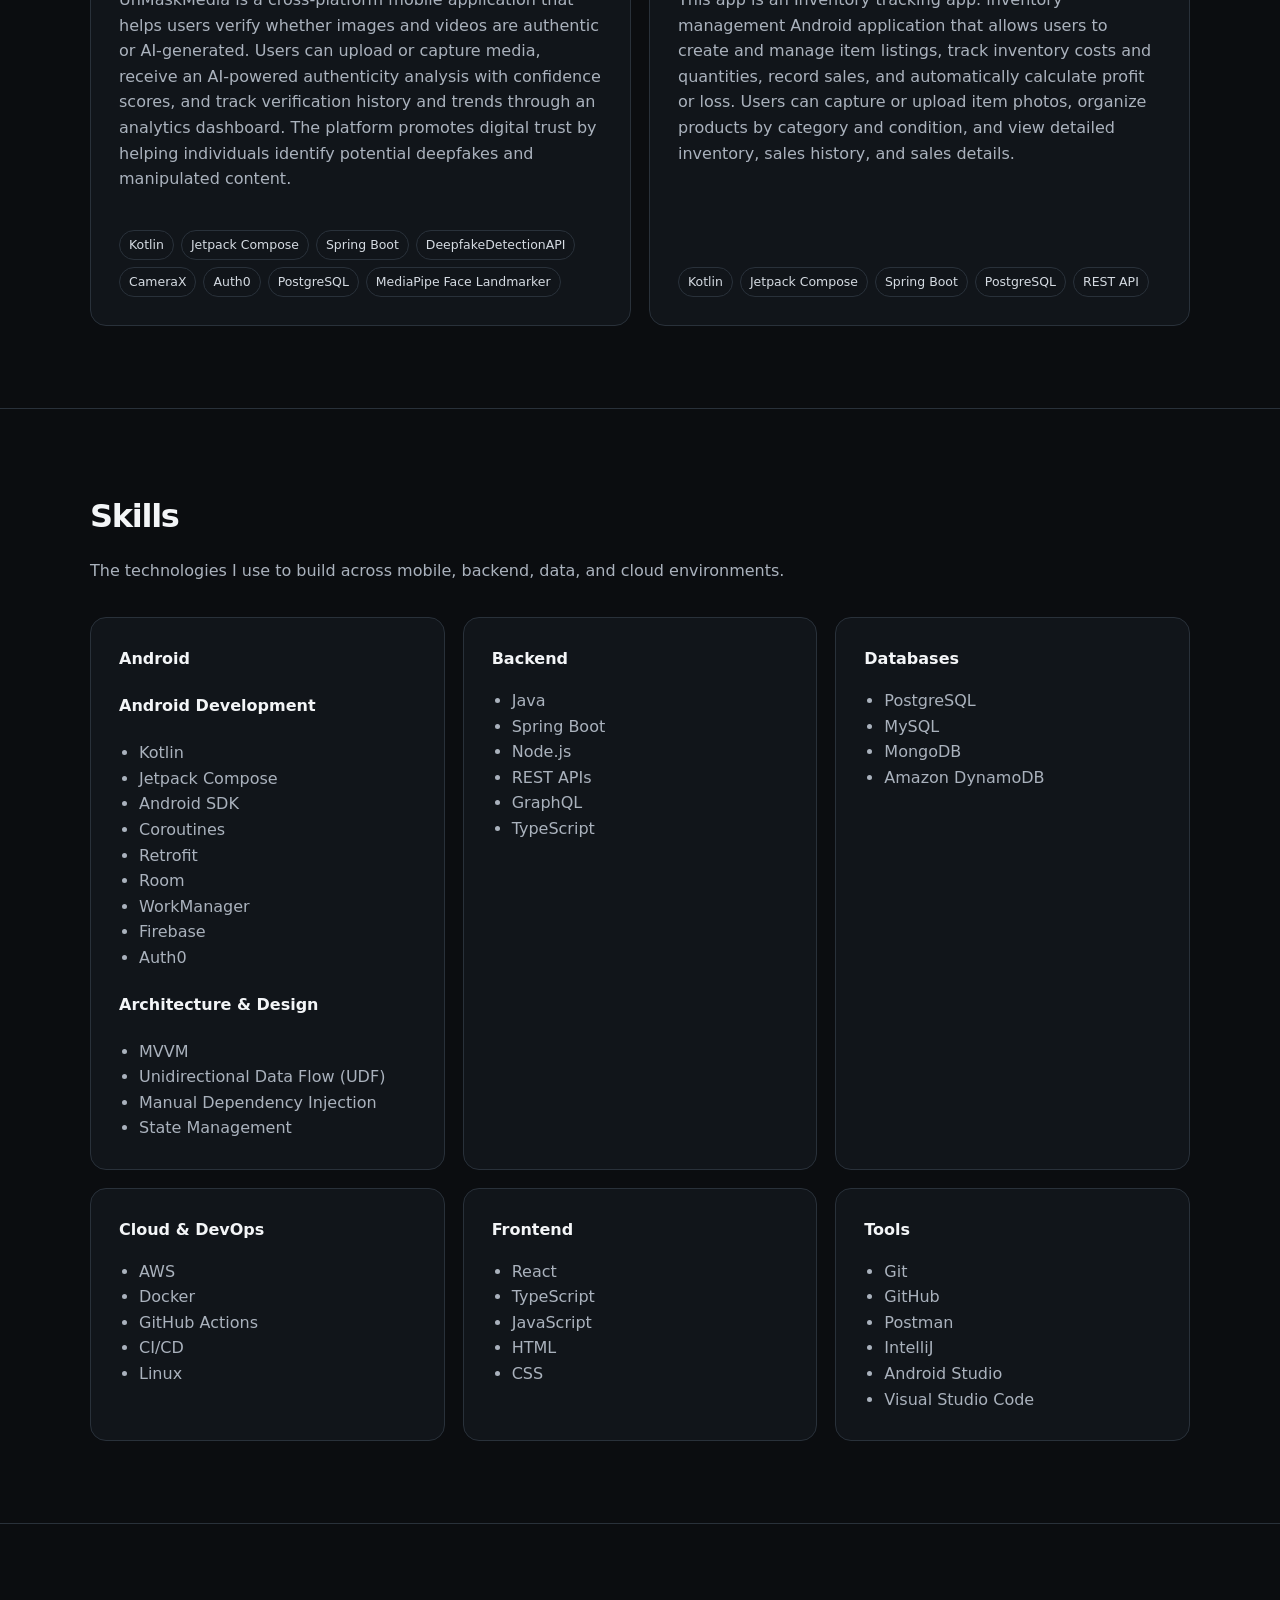
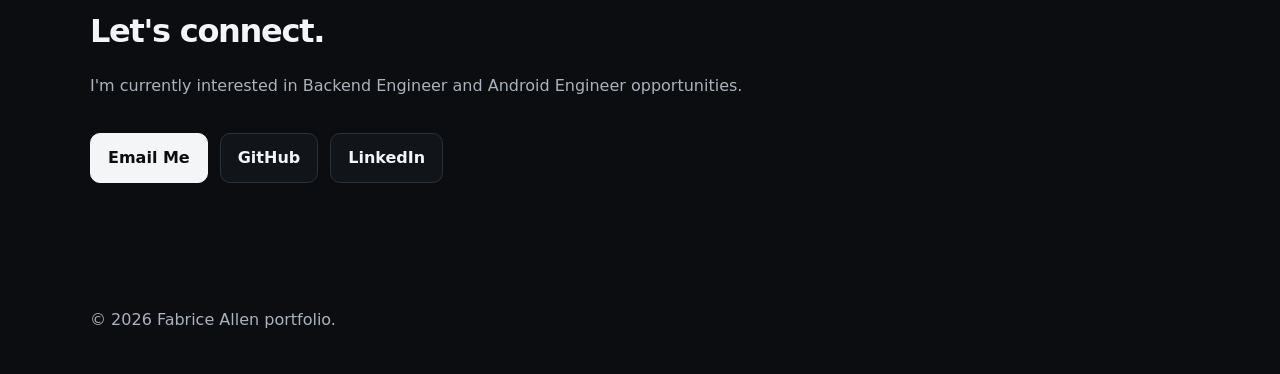
==== commit ad05e072: "changing content in index.html" ====
--- a/index.html
+++ b/index.html
@@ -161,6 +161,7 @@
               <li>PostgreSQL</li>
               <li>MySQL</li>
               <li>MongoDB</li>
+              <li>Amazon DynamoDB</li>
             </ul>
           </div>
           <div class="card skill-group">
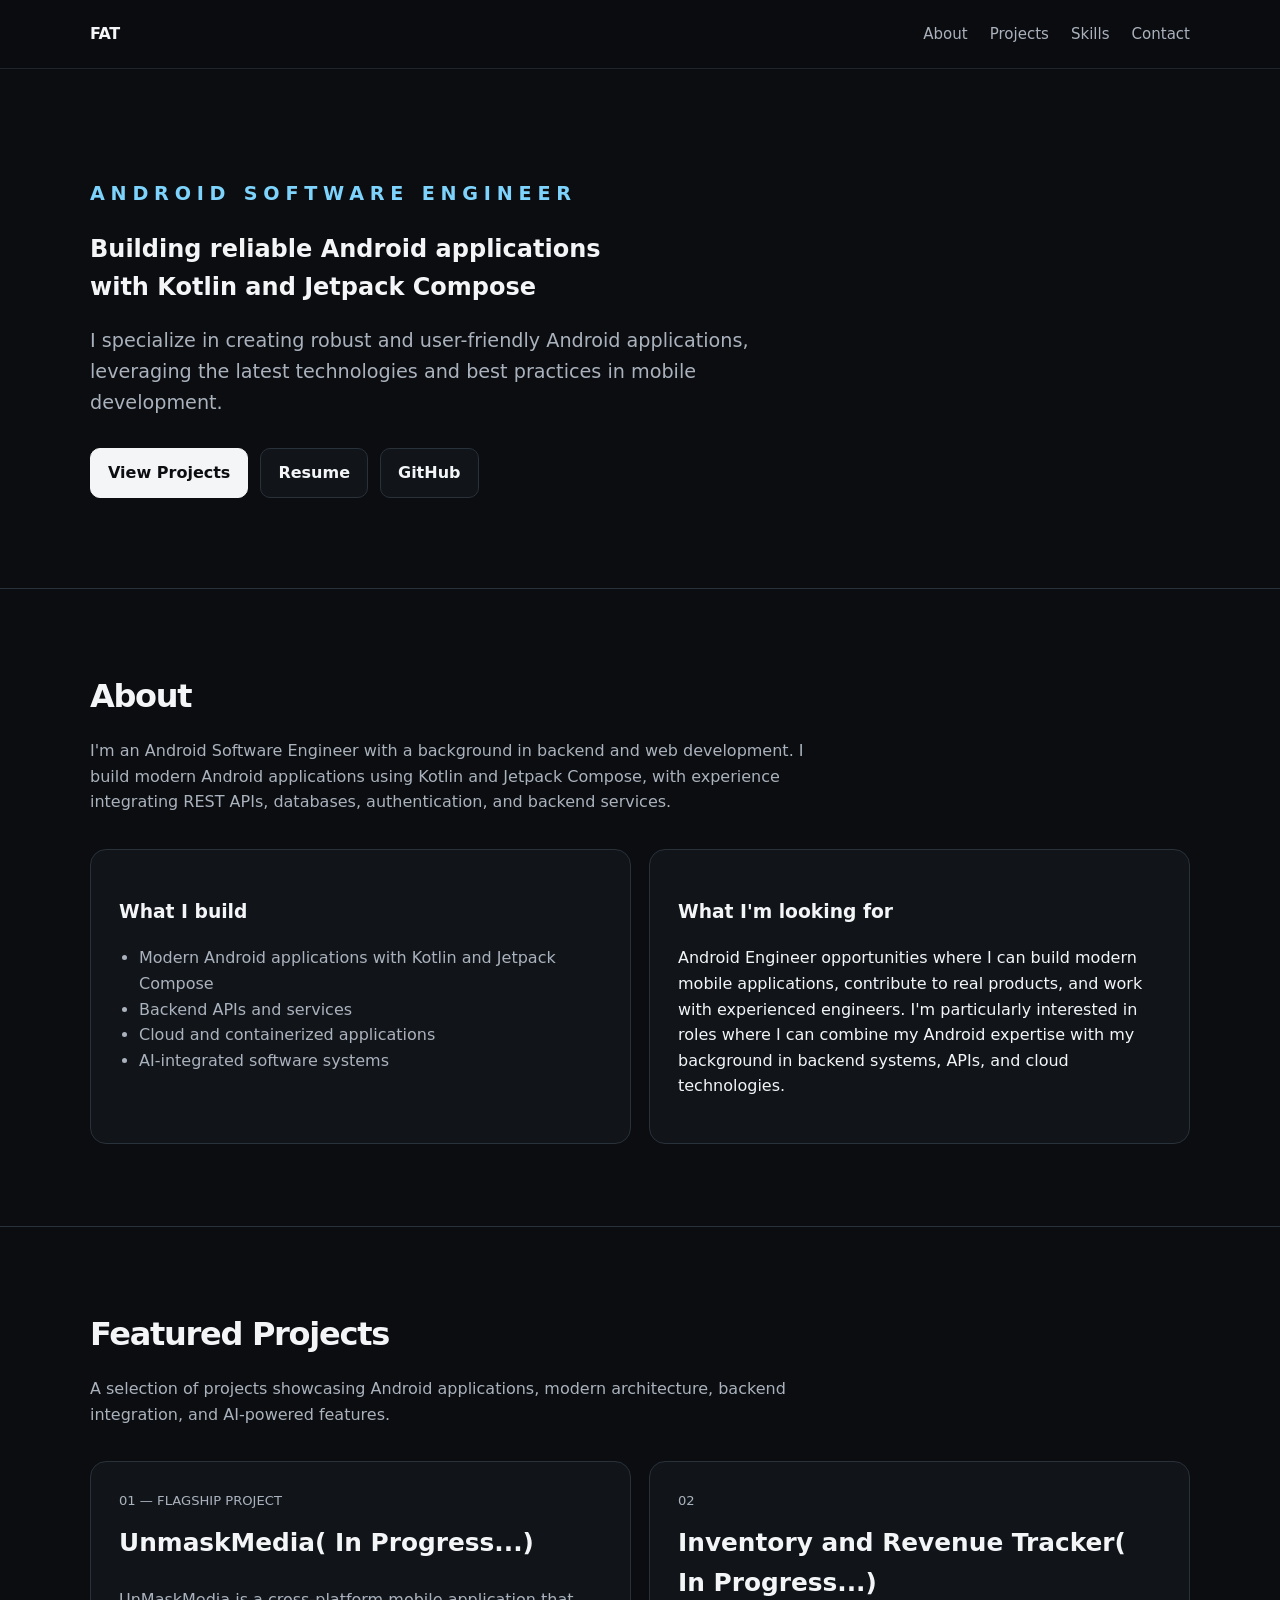
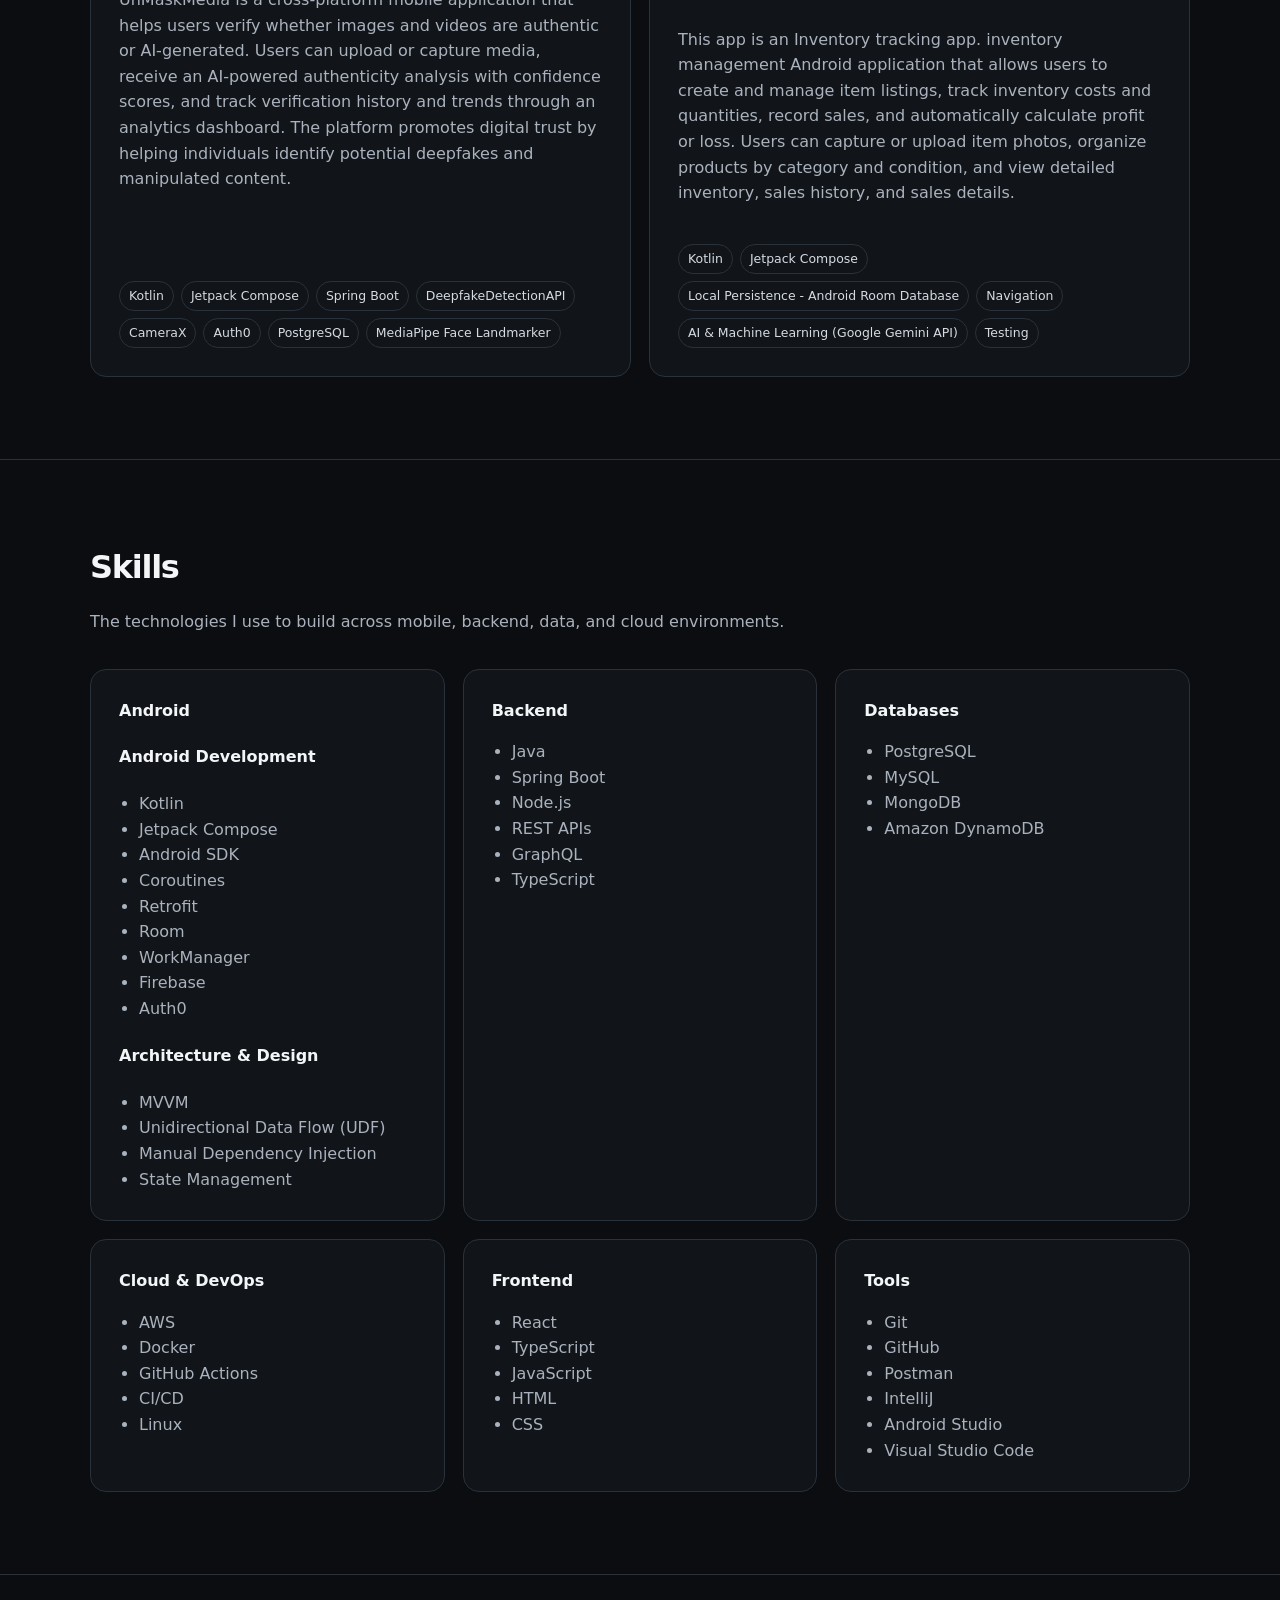
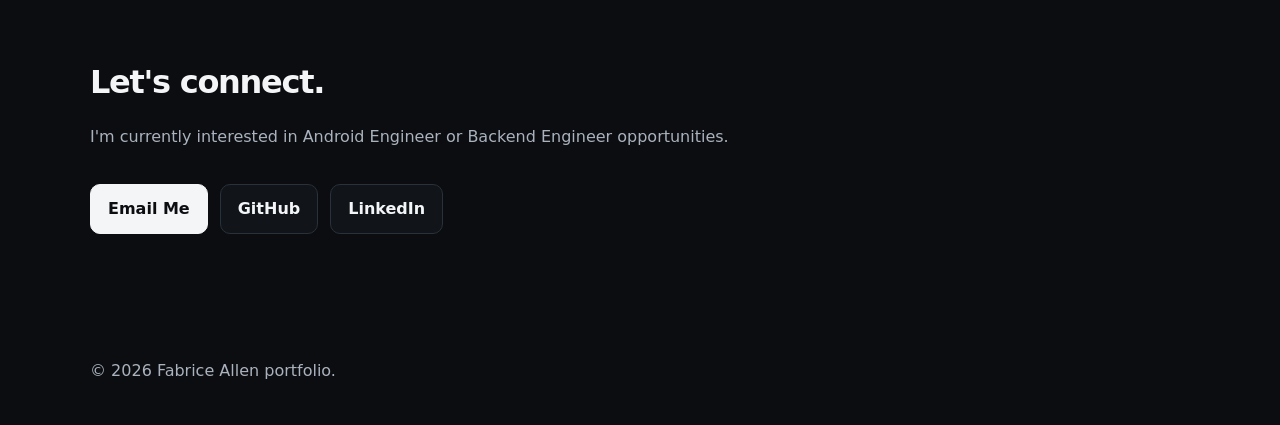
==== commit a9089315: "adding screenshot for the inventory home screen" ====
--- a/index.html
+++ b/index.html
@@ -80,7 +80,7 @@
         <div class="grid projects">
           <article class="card project-card" onclick="window.location.href='unMaskMedia.html';" style="cursor: pointer;">
             <span class="project-number">01 — FLAGSHIP PROJECT</span>
-            <h3>UnmaskMedia( In Progress ...)</h3>
+            <h3>UnmaskMedia( In Progress...)</h3>
             <p>
               UnMaskMedia is a cross-platform mobile application that helps users verify whether images and videos are authentic or AI-generated. 
               Users can upload or capture media, receive an AI-powered authenticity analysis with confidence scores, and 
@@ -101,16 +101,20 @@
 
           <article class="card project-card" onclick="window.location.href='inventory.html';" style="cursor: pointer;">
             <span class="project-number">02</span>
-            <h3>Inventory and Revenue Tracker</h3>
+            <h3>Inventory and Revenue Tracker( In Progress...)</h3>
             <p>
-              This app is an Inventory tracking app. inventory management Android application that allows users to create and manage item listings, track inventory costs and quantities, record sales, and automatically calculate profit or loss. Users can capture or upload item photos, organize products by category and condition, and view detailed inventory, sales history, and sales details.
+              This app is an Inventory tracking app. inventory management Android application that allows users to create and manage item listings, 
+              track inventory costs and quantities, record sales, and automatically calculate profit or loss. 
+              Users can capture or upload item photos, organize products by category and condition, and view detailed inventory, 
+              sales history, and sales details.
             </p>
             <div class="tags">
               <span class="tag">Kotlin</span>
               <span class="tag">Jetpack Compose</span>
-              <span class="tag">Spring Boot</span>
-              <span class="tag">PostgreSQL</span>
-              <span class="tag">REST API</span>
+              <span class="tag">Local Persistence - Android Room Database</span>
+              <span class="tag">Navigation</span>
+              <span class="tag">AI & Machine Learning (Google Gemini API)</span>
+              <span class="tag">Testing</span>
             </div>
           </article>
         </div>
@@ -203,7 +207,7 @@
       <div class="container">
         <h2 class="section-title">Let's connect.</h2>
         <p class="section-intro">
-          I'm currently interested in Backend Engineer and Android Engineer opportunities.
+          I'm currently interested in Android Engineer or Backend Engineer opportunities.
         </p>
         <div class="actions">
           <a class="button primary" href="mailto:your-email@example.com">Email Me</a>
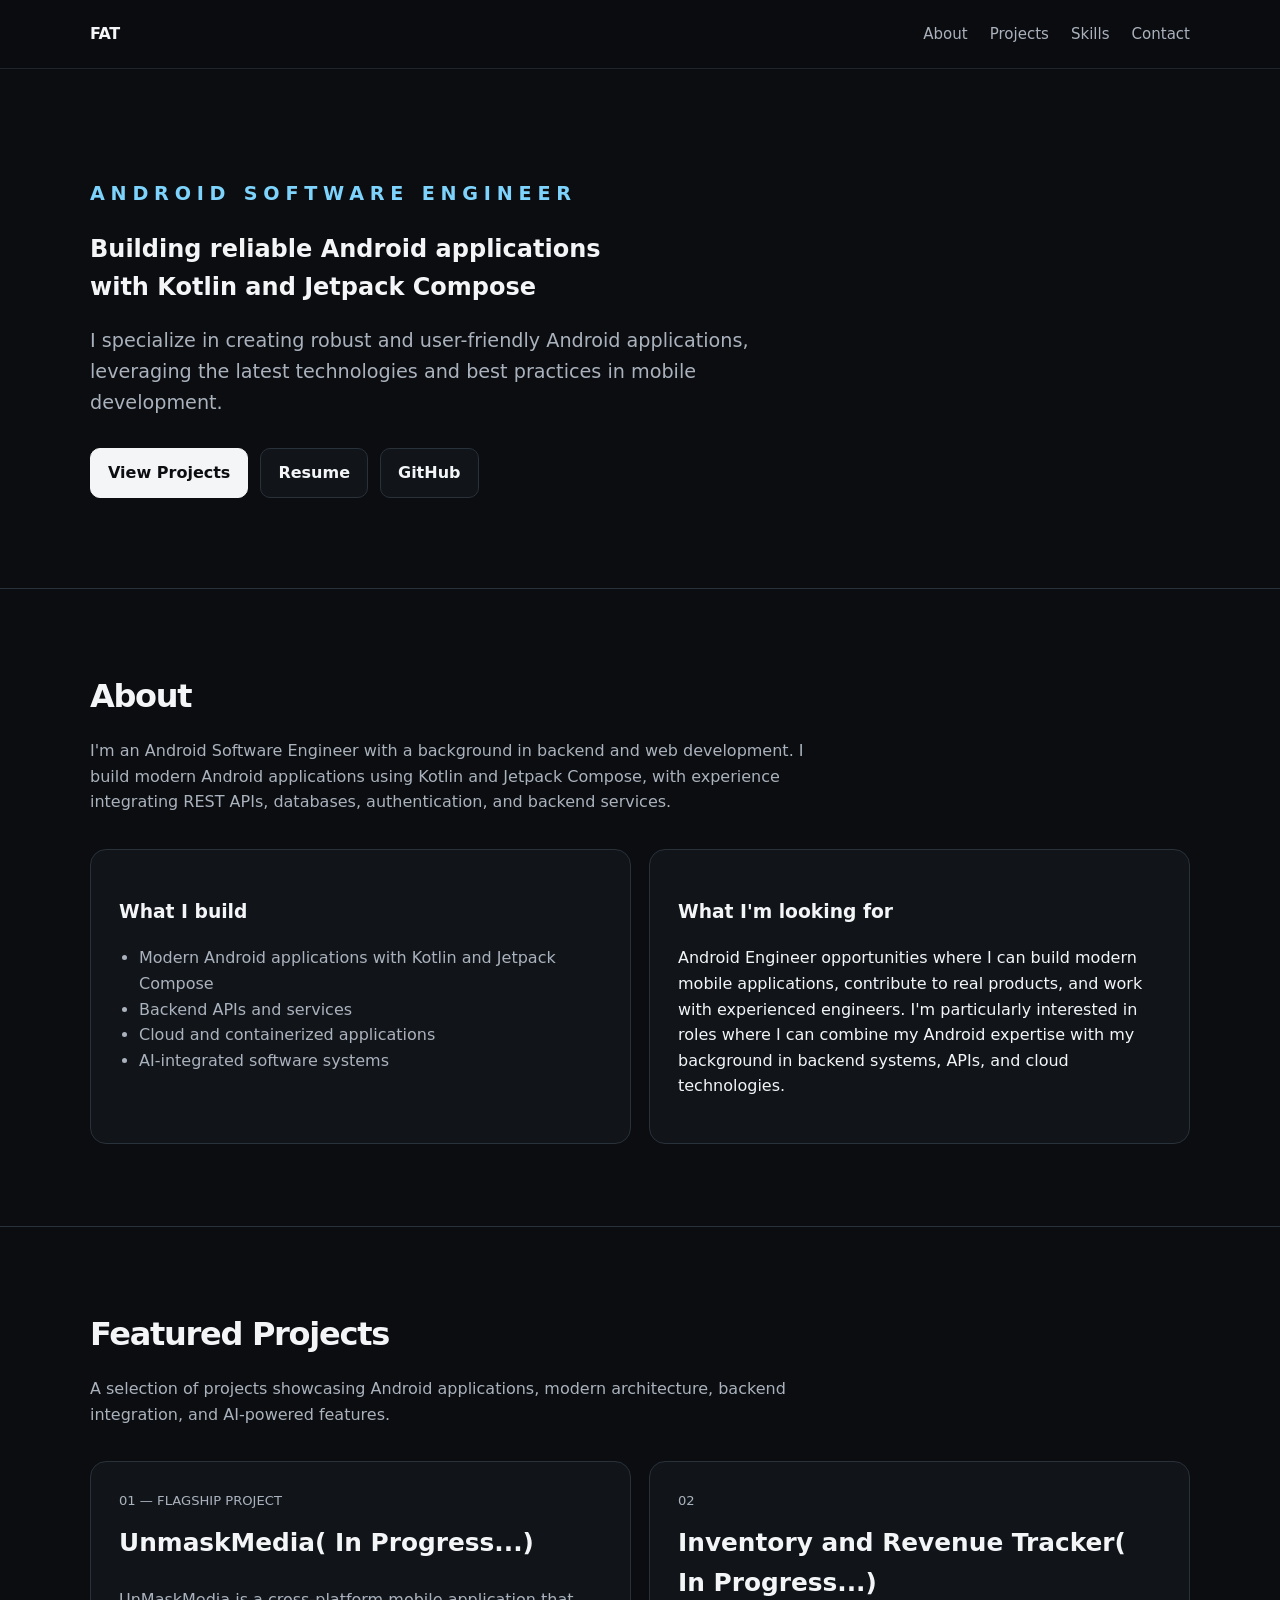
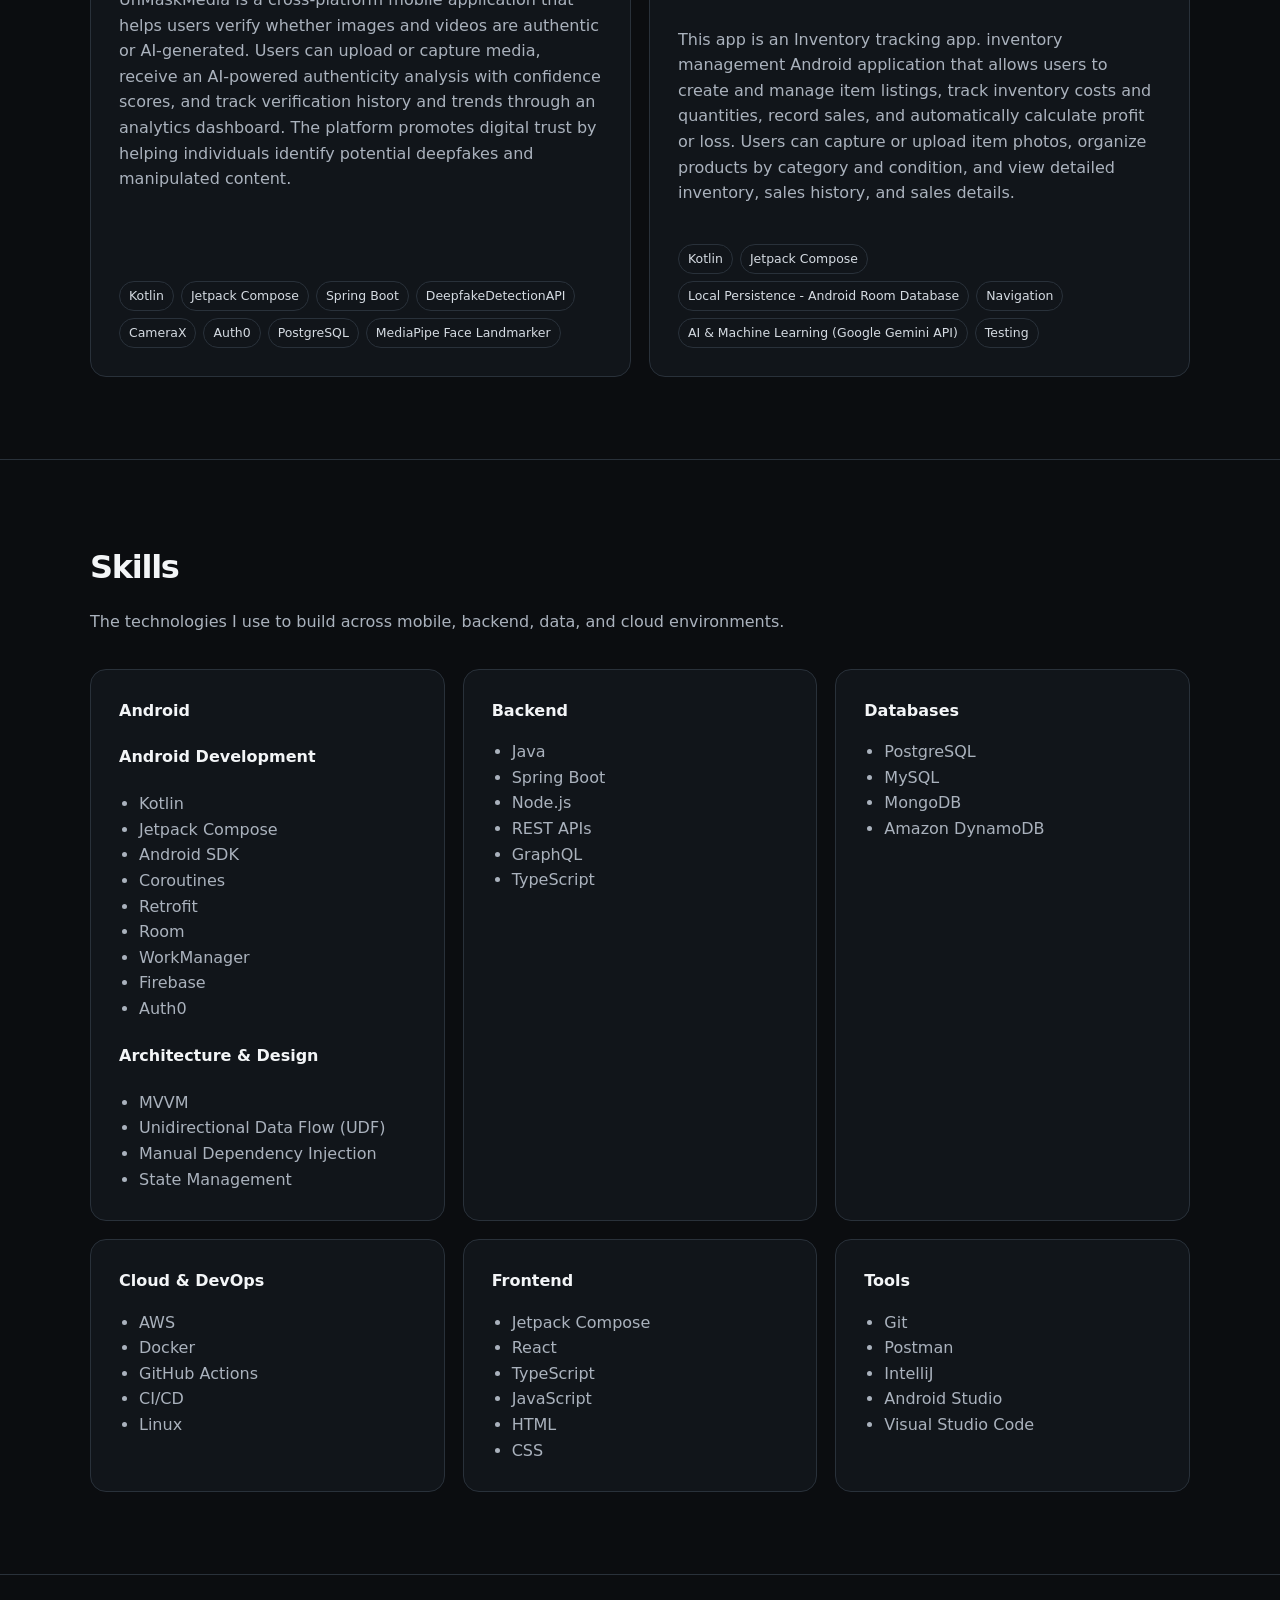
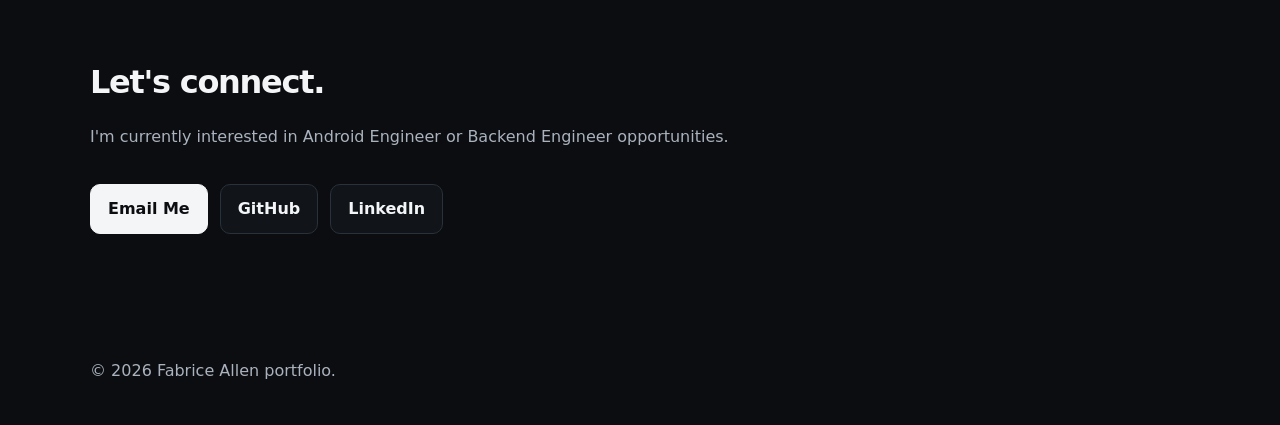
==== commit f04cbb05: "making change in the index.html" ====
--- a/index.html
+++ b/index.html
@@ -181,6 +181,7 @@
           <div class="card skill-group">
             <h3>Frontend</h3>
             <ul style="margin: 8px 0 0; padding-left: 20px;">
+              <li>Jetpack Compose</li>
               <li>React</li>
               <li>TypeScript</li>
               <li>JavaScript</li>
@@ -192,7 +193,6 @@
             <h3>Tools</h3>
             <ul style="margin: 8px 0 0; padding-left: 20px;">
               <li>Git</li>
-              <li>GitHub</li>
               <li>Postman</li>
               <li>IntelliJ</li>
               <li>Android Studio</li>
